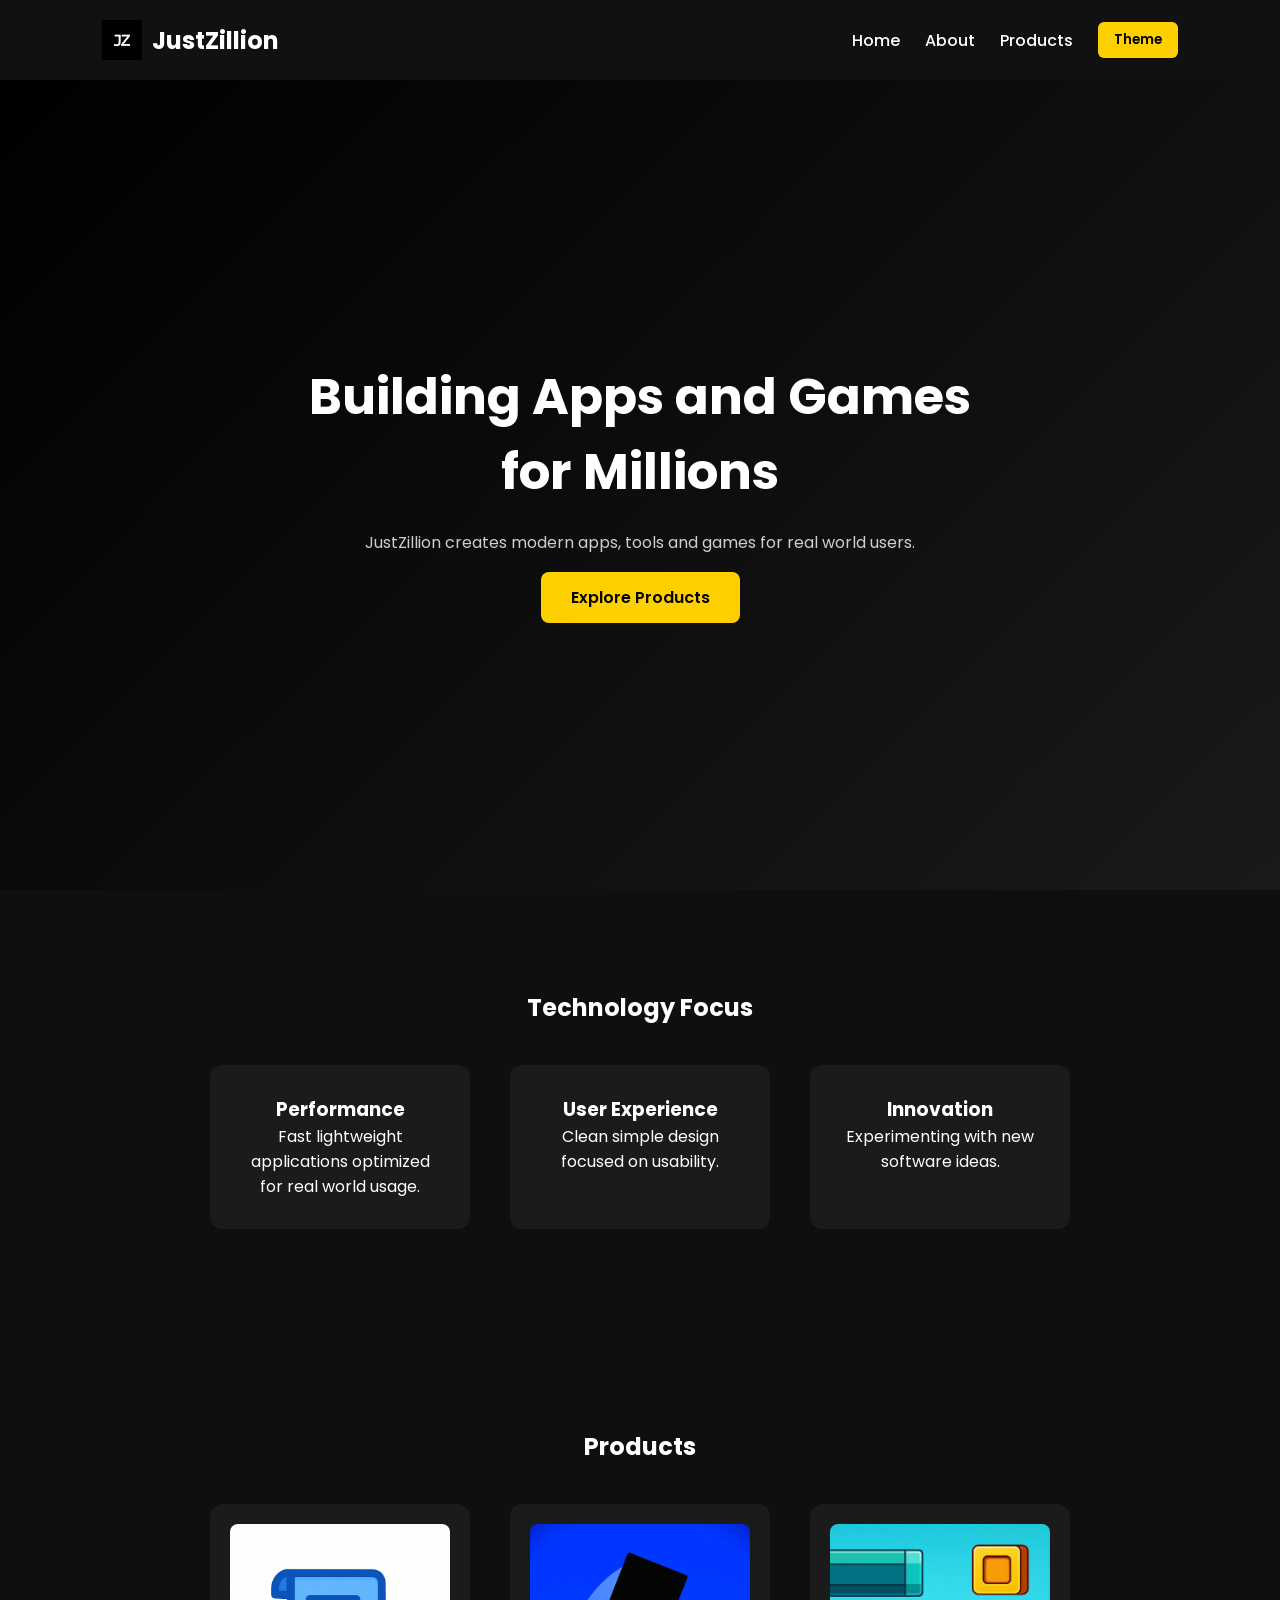
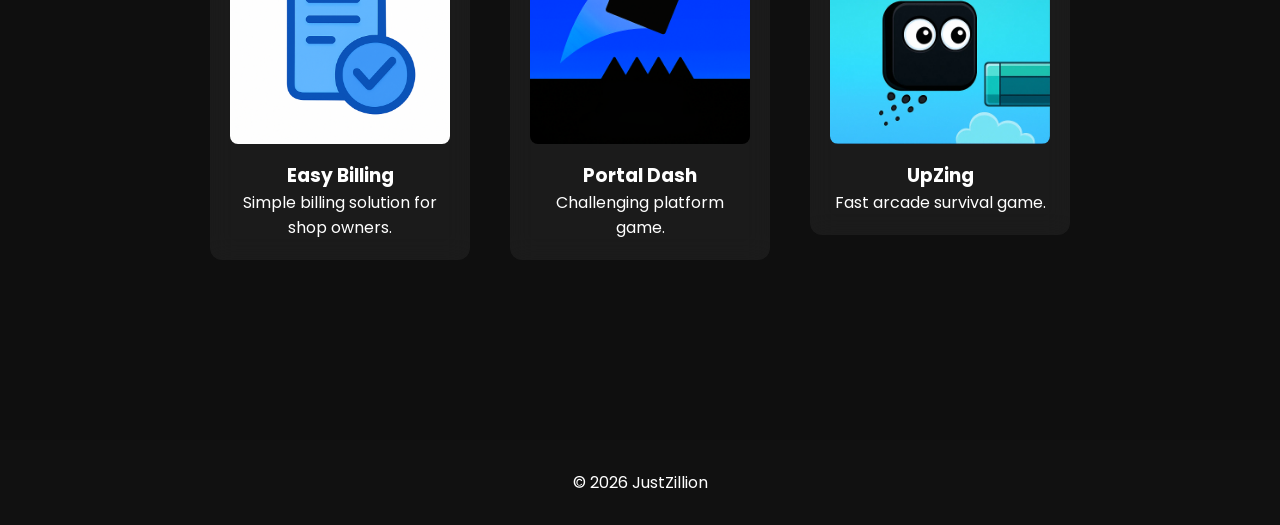
==== index.html @ bd7bc1e2 "Add website files" ====
<!DOCTYPE html>
<html lang="en">

<head>

<meta charset="UTF-8">
<meta name="viewport" content="width=device-width, initial-scale=1.0">

<title>JustZillion | Apps & Software by Jegadeshwaran</title>

<meta name="description" content="JustZillion is a technology studio founded by Jegadeshwaran (JD) building mobile apps, software tools and games including Easy Billing, Portal Dash and UpZing.">

<meta name="keywords" content="JustZillion, Jegadeshwaran, JD developer, Easy Billing app, Portal Dash game, UpZing game">

<meta name="author" content="Jegadeshwaran">

<meta property="og:title" content="JustZillion | Apps & Software by Jegadeshwaran">
<meta property="og:image" content="https://yourdomain.com/images/jd.jpg">

<link rel="stylesheet" href="style.css">

<link href="https://fonts.googleapis.com/css2?family=Poppins:wght@300;400;600;700&display=swap" rel="stylesheet">

<script type="application/ld+json">
{
 "@context":"https://schema.org",
 "@type":"Person",
 "name":"Jegadeshwaran",
 "alternateName":"JD",
 "image":"https://yourdomain.com/images/jd.jpg",
 "jobTitle":"Founder",
 "description":"Founder of JustZillion building apps and games.",
 "url":"https://yourdomain.com",
 "worksFor":{
  "@type":"Organization",
  "name":"JustZillion"
 }
}
</script>

</head>

<body>

<header>

<div class="logo">
<img src="images/logo.png">
<h2>JustZillion</h2>
</div>

<nav>
<a href="index.html">Home</a>
<a href="about.html">About</a>
<a href="#apps">Products</a>
<button id="themeToggle">Theme</button>
</nav>

</header>

<section class="hero">

<div class="hero-content">

<h1>
Building Apps and Games for Millions
</h1>

<p>
JustZillion creates modern apps, tools and games for real world users.
</p>

<a class="hero-btn" href="#apps">Explore Products</a>

</div>

</section>

<section class="features">

<h2>Technology Focus</h2>

<div class="feature-grid">

<div class="feature">
<h3>Performance</h3>
<p>Fast lightweight applications optimized for real world usage.</p>
</div>

<div class="feature">
<h3>User Experience</h3>
<p>Clean simple design focused on usability.</p>
</div>

<div class="feature">
<h3>Innovation</h3>
<p>Experimenting with new software ideas.</p>
</div>

</div>

</section>

<section id="apps" class="apps">

<h2>Products</h2>

<div class="apps-grid">

<a href="https://play.google.com/store/apps/details?id=com.justzillion.easy_billing_app&pcampaignid=web_share" target="_blank">

<div class="app-card">
<img src="images/easybilling.png">
<h3>Easy Billing</h3>
<p>Simple billing solution for shop owners.</p>
</div>

</a>

<a href="https://play.google.com/store/apps/details?id=com.justzillion.portaldash&pcampaignid=web_share" target="_blank">

<div class="app-card">
<img src="images/portaldash.png">
<h3>Portal Dash</h3>
<p>Challenging platform game.</p>
</div>

</a>

<a href="https://play.google.com/store/apps/details?id=com.justzillion.upzing&pcampaignid=web_share" target="_blank">

<div class="app-card">
<img src="images/upzing.png">
<h3>UpZing</h3>
<p>Fast arcade survival game.</p>
</div>

</a>

</div>

</section>

<footer>
<p>© 2026 JustZillion</p>
</footer>

<script src="script.js"></script>

</body>
</html>
---- style.css ----
*{
margin:0;
padding:0;
box-sizing:border-box;
font-family:Poppins;
}

body{
background:#0f0f0f;
color:white;
transition:0.4s;
overflow-x:hidden;
}

/* HEADER */

header{
display:flex;
justify-content:space-between;
align-items:center;
padding:20px 8%;
background:#111;
position:sticky;
top:0;
z-index:100;
transition:0.3s;
}

.logo{
display:flex;
align-items:center;
gap:10px;
cursor:pointer;
}

.logo img{
width:40px;
transition:0.3s;
}

.logo img:hover{
transform:rotate(10deg) scale(1.1);
}

nav{
display:flex;
align-items:center;
gap:25px;
}

nav a{
color:white;
text-decoration:none;
font-weight:500;
position:relative;
}

nav a::after{
content:"";
position:absolute;
height:2px;
width:0;
left:0;
bottom:-4px;
background:#ffd000;
transition:0.3s;
}

nav a:hover::after{
width:100%;
}

#themeToggle{
background:#ffd000;
border:none;
padding:8px 16px;
border-radius:6px;
cursor:pointer;
font-weight:600;
transition:0.3s;
}

#themeToggle:hover{
transform:scale(1.05);
}

/* HERO */

.hero{
height:90vh;
display:flex;
align-items:center;
justify-content:center;
text-align:center;
padding:0 20px;

background:linear-gradient(-45deg,#111,#1b1b1b,#222,#000);
background-size:400% 400%;
animation:gradientMove 12s ease infinite;
}

.hero-content{
max-width:700px;
animation:fadeUp 1s ease;
}

.hero h1{
font-size:50px;
margin-bottom:20px;
}

.hero p{
opacity:0.8;
margin-bottom:30px;
}

.hero-btn{
background:#ffd000;
color:black;
padding:14px 30px;
border-radius:8px;
text-decoration:none;
font-weight:600;
transition:0.3s;
}

.hero-btn:hover{
transform:scale(1.07);
box-shadow:0 0 20px rgba(255,208,0,0.6);
}

/* HERO ANIMATION */

@keyframes gradientMove{
0%{background-position:0% 50%;}
50%{background-position:100% 50%;}
100%{background-position:0% 50%;}
}

@keyframes fadeUp{
from{
opacity:0;
transform:translateY(40px);
}
to{
opacity:1;
transform:translateY(0);
}
}

/* FEATURES */

.features{
padding:100px 8%;
text-align:center;
}

.feature-grid{
display:flex;
gap:40px;
justify-content:center;
flex-wrap:wrap;
margin-top:40px;
}

.feature{
background:rgba(255,255,255,0.05);
backdrop-filter:blur(12px);
border-radius:12px;
padding:30px;
width:260px;
transition:0.3s;
}

.feature:hover{
transform:translateY(-10px);
box-shadow:0 10px 30px rgba(0,0,0,0.3);
}

/* APPS */

.apps{
padding:100px 8%;
text-align:center;
}

.apps-grid{
display:flex;
gap:40px;
flex-wrap:wrap;
justify-content:center;
margin-top:40px;
}

.apps-grid a{
text-decoration:none;
color:inherit;
}

.app-card{
background:rgba(255,255,255,0.05);
backdrop-filter:blur(12px);
border-radius:12px;
padding:20px;
width:260px;
transition:0.3s;
cursor:pointer;
}

.app-card:hover{
transform:translateY(-12px) scale(1.05);
box-shadow:0 15px 40px rgba(0,0,0,0.4);
}

.app-card img{
width:100%;
border-radius:8px;
margin-bottom:10px;
}

/* ABOUT */

.about-page{
padding:120px 8%;
}

.about-container{
display:flex;
gap:60px;
justify-content:center;
align-items:center;
flex-wrap:wrap;
}

.about-photo{
width:260px;
border-radius:20px;
transition:0.3s;
}

.about-photo:hover{
transform:scale(1.05);
}

.about-text{
max-width:500px;
font-size:18px;
line-height:1.6;
}

/* PARTICLES */

#particles-js{
position:fixed;
width:100%;
height:100%;
z-index:-1;
}

/* FOOTER */

footer{
padding:30px;
text-align:center;
background:#111;
margin-top:80px;
transition:0.4s;
}

/* LIGHT MODE */

.light-mode{
background:white;
color:black;
}

.light-mode header{
background:white;
}

.light-mode nav a{
color:black;
}

.light-mode footer{
background:#f3f3f3;
color:black;
}

.light-mode .feature,
.light-mode .app-card{
background:rgba(0,0,0,0.05);
}

.light-mode .hero{
background:linear-gradient(-45deg,#ffffff,#f0f0f0,#e5e5e5,#ffffff);
}

/* BIGGER ABOUT PAGE */

.about-page{
padding:140px 8%;
min-height:80vh;
}

.about-container{
display:flex;
gap:80px;
justify-content:center;
align-items:center;
flex-wrap:wrap;
max-width:1100px;
margin:auto;
}

.about-photo{
width:280px;
border-radius:20px;
transition:0.3s;
box-shadow:0 10px 40px rgba(0,0,0,0.4);
}

.about-photo:hover{
transform:scale(1.05);
}

.about-text{
max-width:550px;
font-size:18px;
line-height:1.7;
}

.about-text h1{
font-size:40px;
margin-bottom:10px;
}

.about-text h3{
margin-bottom:20px;
font-weight:500;
opacity:0.8;
}


/* VISION SECTION */

/* VISION SECTION */

.about-vision{
padding:160px 8%;
text-align:center;
max-width:900px;
margin:auto;
margin-top:-80px; /* moves section slightly upward */
}

.about-vision h2{
font-size:40px;
margin-bottom:30px;
}

.about-vision p{
font-size:19px;
line-height:1.8;
margin-bottom:20px;
opacity:0.9;
}

/* VALUES SECTION */

.about-values{
padding:120px 8%;
text-align:center;
max-width:2000px;
margin:auto;
}

.about-values h2{
font-size:36px;
margin-bottom:50px;
}

.values-grid{
display:flex;
gap:40px;
justify-content:center;
flex-wrap:wrap;
}

.value-card{
background:rgba(255,255,255,0.05);
backdrop-filter:blur(12px);
border-radius:14px;
padding:30px;
width:260px;
transition:0.3s;
}

.value-card:hover{
transform:translateY(-10px);
box-shadow:0 15px 40px rgba(0,0,0,0.35);
}

.value-card h3{
margin-bottom:10px;
}

.value-card p{
opacity:0.9;
line-height:1.6;
font-size:16px;
}

/* LIGHT MODE SUPPORT */

.light-mode .value-card{
background:rgba(0,0,0,0.05);
}

/* ========================= */
/* MOBILE RESPONSIVE DESIGN  */
/* ========================= */

@media (max-width: 900px){

header{
padding:15px 5%;
flex-wrap:wrap;
gap:10px;
}

nav{
gap:15px;
flex-wrap:wrap;
}

/* HERO */

.hero{
height:auto;
padding:120px 20px;
}

.hero h1{
font-size:34px;
line-height:1.3;
}

.hero p{
font-size:16px;
}

.hero-btn{
padding:12px 22px;
font-size:15px;
}

/* FEATURES */

.feature-grid{
flex-direction:column;
align-items:center;
}

.feature{
width:90%;
max-width:320px;
}

/* APPS */

.apps-grid{
flex-direction:column;
align-items:center;
}

.app-card{
width:90%;
max-width:320px;
}

/* ABOUT */

.about-container{
flex-direction:column;
text-align:center;
gap:40px;
}

.about-photo{
width:220px;
}

.about-text{
font-size:16px;
}

/* VISION */

.about-vision{
padding:120px 5%;
margin-top:-40px;
}

.about-vision h2{
font-size:30px;
}

.about-vision p{
font-size:16px;
}

/* VALUES */

.values-grid{
flex-direction:column;
align-items:center;
}

.value-card{
width:90%;
max-width:320px;
}

}


/* SMALL MOBILE */

@media (max-width: 480px){

.hero h1{
font-size:28px;
}

.hero p{
font-size:15px;
}

.about-text h1{
font-size:30px;
}

.about-vision h2{
font-size:26px;
}

}
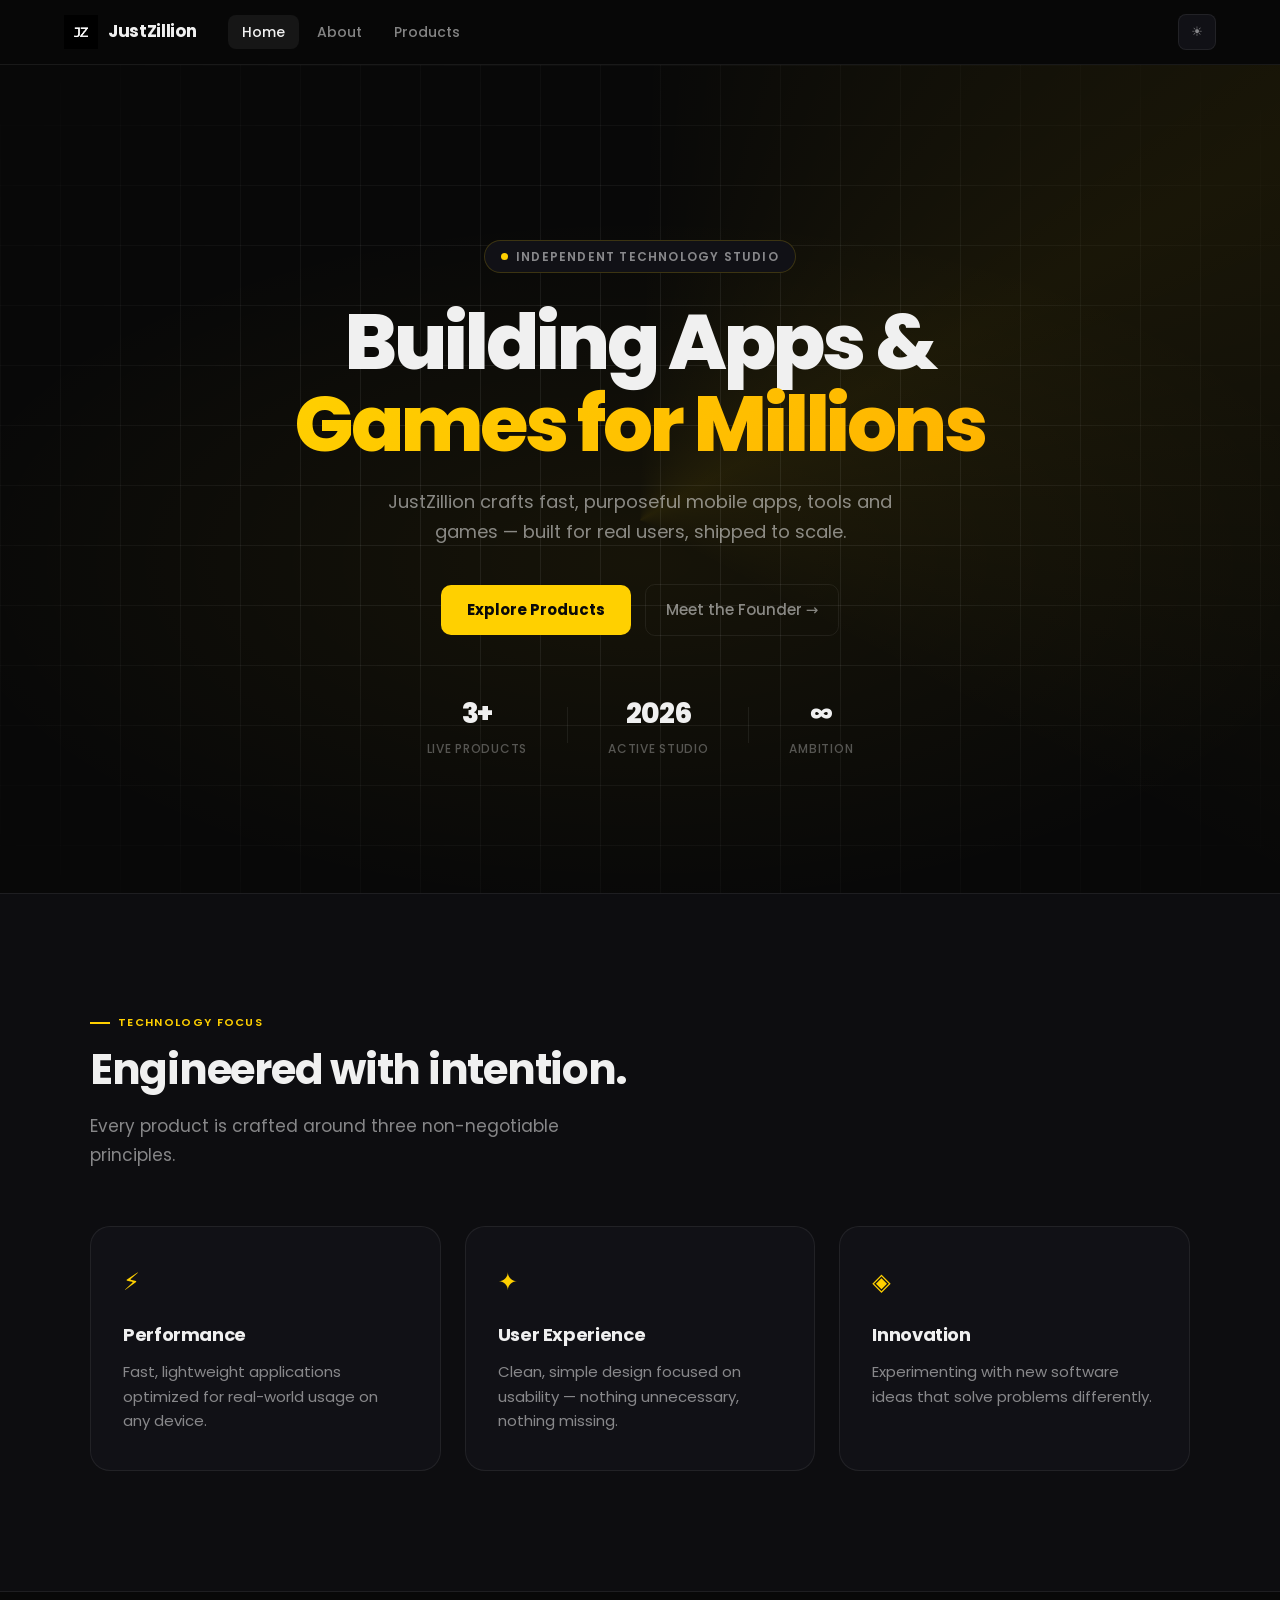
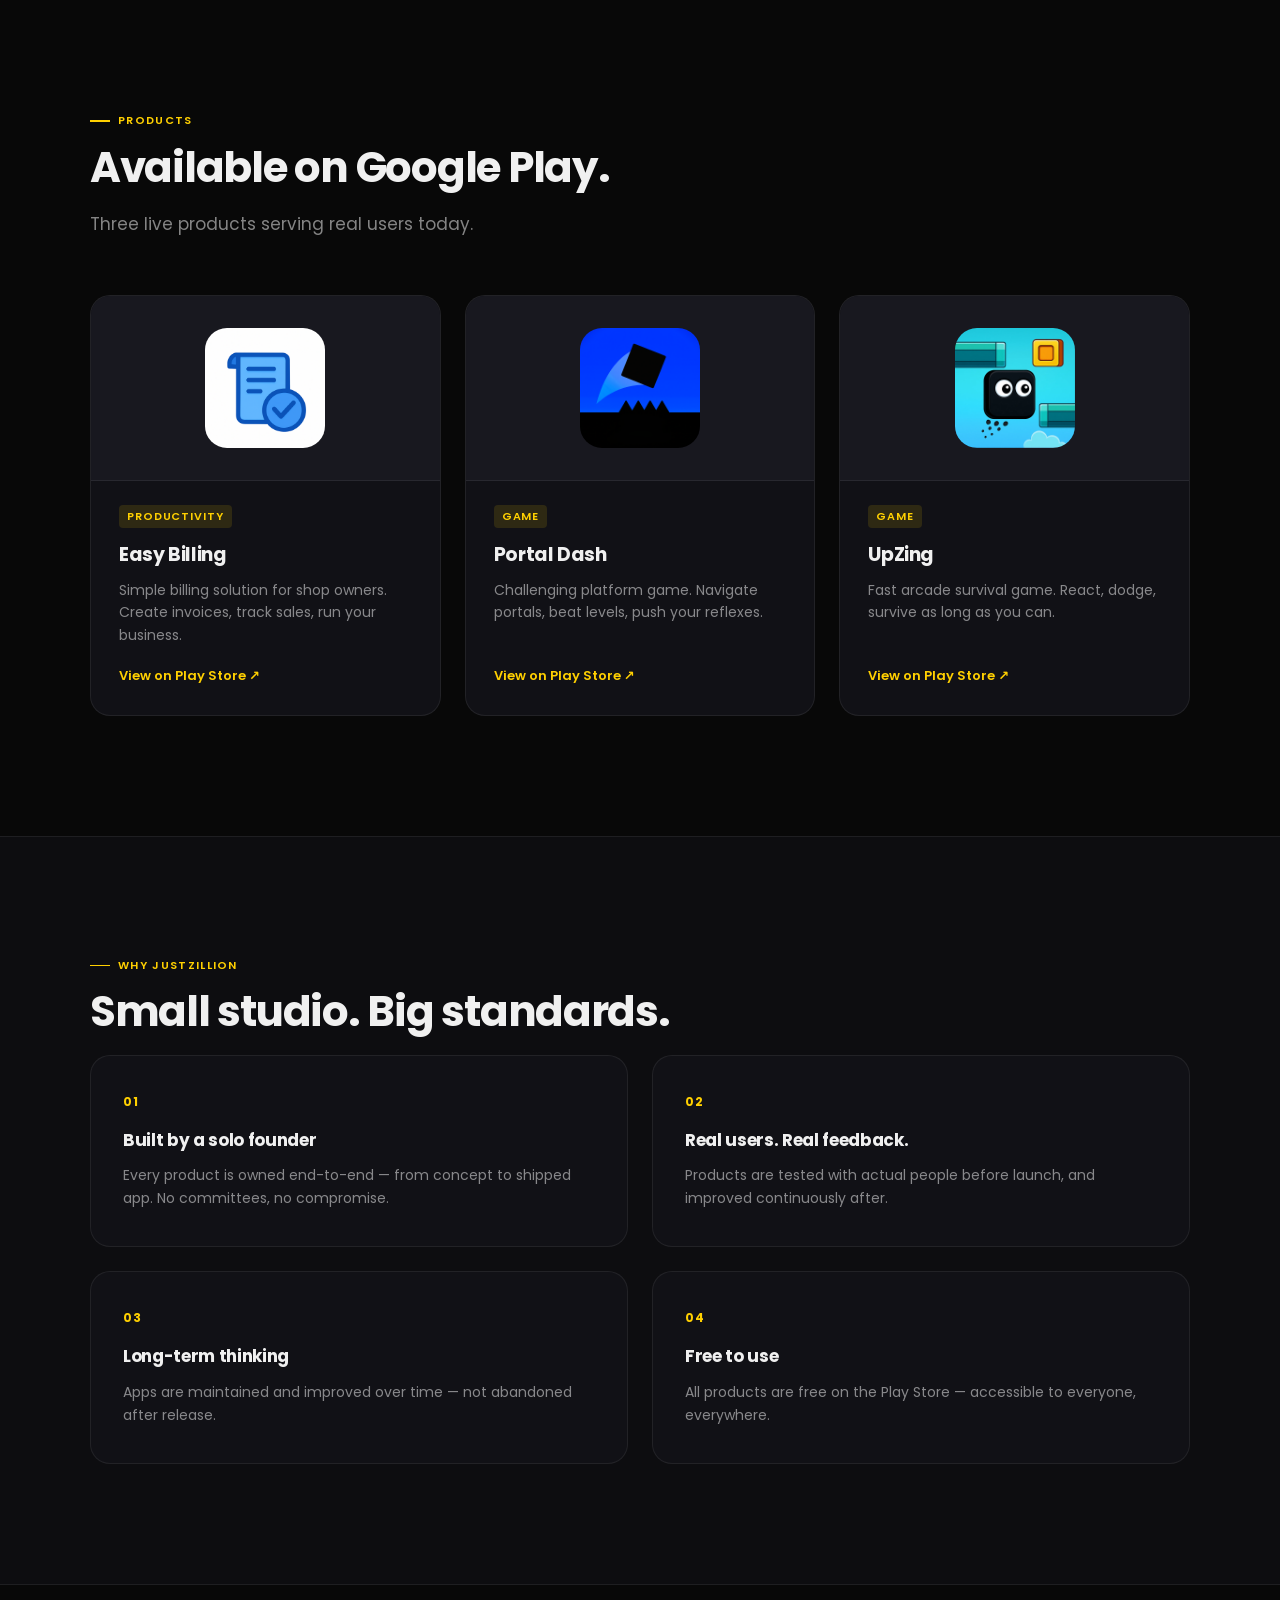
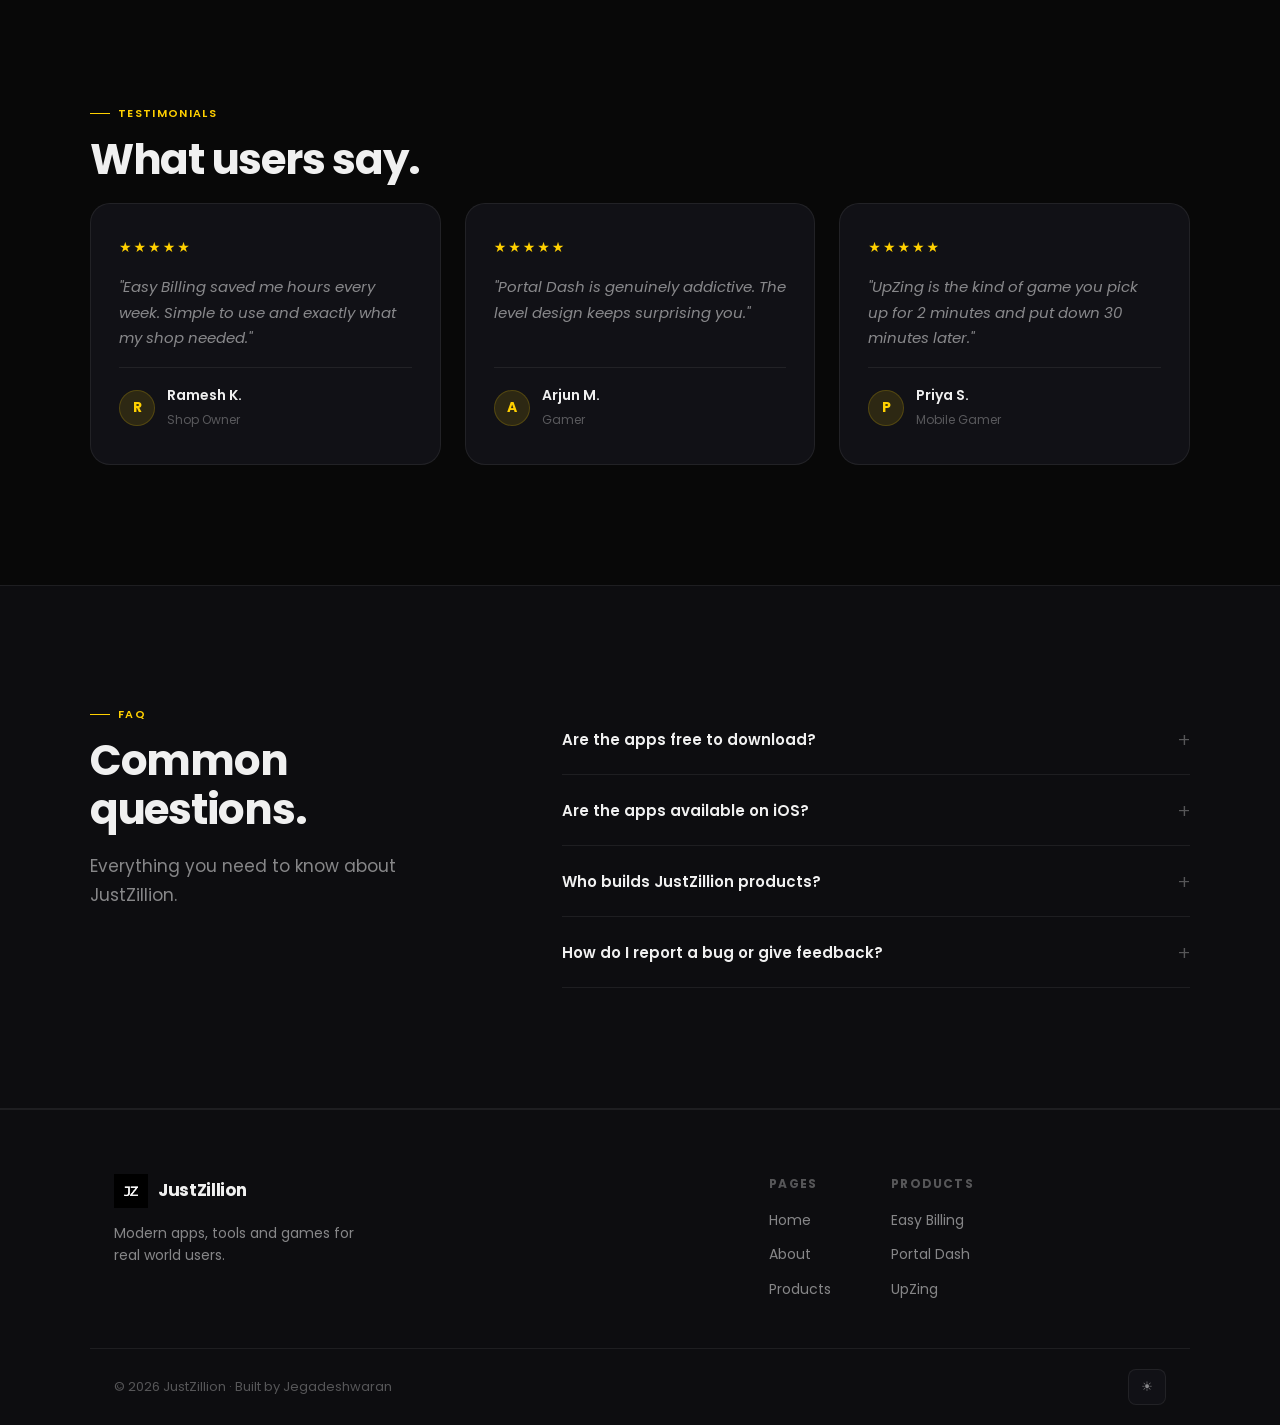
==== commit 49317edd: "Add files via upload" ====
--- a/index.html
+++ b/index.html
@@ -1,151 +1,333 @@
 <!DOCTYPE html>
 <html lang="en">
-
 <head>
-
 <meta charset="UTF-8">
 <meta name="viewport" content="width=device-width, initial-scale=1.0">
-
 <title>JustZillion | Apps & Software by Jegadeshwaran</title>
-
 <meta name="description" content="JustZillion is a technology studio founded by Jegadeshwaran (JD) building mobile apps, software tools and games including Easy Billing, Portal Dash and UpZing.">
-
 <meta name="keywords" content="JustZillion, Jegadeshwaran, JD developer, Easy Billing app, Portal Dash game, UpZing game">
-
 <meta name="author" content="Jegadeshwaran">
-
 <meta property="og:title" content="JustZillion | Apps & Software by Jegadeshwaran">
-<meta property="og:image" content="https://yourdomain.com/images/jd.jpg">
-
+<meta property="og:description" content="Modern apps, tools and games for real world users.">
+<meta property="og:image" content="https://justzillion.github.io/JustZillion/images/jd.jpg">
+<meta property="og:type" content="website">
+<link rel="preconnect" href="https://fonts.googleapis.com">
+<link rel="preconnect" href="https://fonts.gstatic.com" crossorigin>
+<link href="https://fonts.googleapis.com/css2?family=Poppins:wght@300;400;500;600;700;800&display=swap" rel="stylesheet">
 <link rel="stylesheet" href="style.css">
-
-<link href="https://fonts.googleapis.com/css2?family=Poppins:wght@300;400;600;700&display=swap" rel="stylesheet">
-
 <script type="application/ld+json">
 {
  "@context":"https://schema.org",
  "@type":"Person",
  "name":"Jegadeshwaran",
  "alternateName":"JD",
- "image":"https://yourdomain.com/images/jd.jpg",
  "jobTitle":"Founder",
  "description":"Founder of JustZillion building apps and games.",
- "url":"https://yourdomain.com",
- "worksFor":{
-  "@type":"Organization",
-  "name":"JustZillion"
- }
+ "url":"https://justzillion.github.io/JustZillion/",
+ "worksFor":{"@type":"Organization","name":"JustZillion"}
 }
 </script>
-
 </head>
-
 <body>
 
-<header>
-
-<div class="logo">
-<img src="images/logo.png">
-<h2>JustZillion</h2>
-</div>
-
-<nav>
-<a href="index.html">Home</a>
-<a href="about.html">About</a>
-<a href="#apps">Products</a>
-<button id="themeToggle">Theme</button>
-</nav>
-
+<!-- HEADER -->
+<header id="site-header">
+  <div class="header-inner">
+    <a href="index.html" class="logo" aria-label="JustZillion Home">
+      <img src="images/logo.png" alt="JustZillion logo" width="36" height="36">
+      <span class="logo-text">JustZillion</span>
+    </a>
+    <nav aria-label="Main navigation">
+      <a href="index.html" class="nav-link active">Home</a>
+      <a href="about.html" class="nav-link">About</a>
+      <a href="#apps" class="nav-link">Products</a>
+    </nav>
+    <div class="header-actions">
+      <button id="themeToggle" class="theme-btn" aria-label="Toggle light/dark theme">
+        <span class="theme-icon theme-icon--dark">☀</span>
+        <span class="theme-icon theme-icon--light">☽</span>
+      </button>
+      <button class="mobile-menu-btn" id="mobileMenuBtn" aria-label="Open menu" aria-expanded="false">
+        <span></span><span></span><span></span>
+      </button>
+    </div>
+  </div>
+  <div class="mobile-menu" id="mobileMenu" aria-hidden="true">
+    <a href="index.html" class="mobile-nav-link">Home</a>
+    <a href="about.html" class="mobile-nav-link">About</a>
+    <a href="#apps" class="mobile-nav-link">Products</a>
+  </div>
 </header>
 
-<section class="hero">
-
-<div class="hero-content">
-
-<h1>
-Building Apps and Games for Millions
-</h1>
-
-<p>
-JustZillion creates modern apps, tools and games for real world users.
-</p>
-
-<a class="hero-btn" href="#apps">Explore Products</a>
-
-</div>
-
-</section>
-
-<section class="features">
-
-<h2>Technology Focus</h2>
-
-<div class="feature-grid">
-
-<div class="feature">
-<h3>Performance</h3>
-<p>Fast lightweight applications optimized for real world usage.</p>
-</div>
-
-<div class="feature">
-<h3>User Experience</h3>
-<p>Clean simple design focused on usability.</p>
-</div>
-
-<div class="feature">
-<h3>Innovation</h3>
-<p>Experimenting with new software ideas.</p>
-</div>
-
-</div>
-
-</section>
-
-<section id="apps" class="apps">
-
-<h2>Products</h2>
-
-<div class="apps-grid">
-
-<a href="https://play.google.com/store/apps/details?id=com.justzillion.easy_billing_app&pcampaignid=web_share" target="_blank">
-
-<div class="app-card">
-<img src="images/easybilling.png">
-<h3>Easy Billing</h3>
-<p>Simple billing solution for shop owners.</p>
-</div>
-
-</a>
-
-<a href="https://play.google.com/store/apps/details?id=com.justzillion.portaldash&pcampaignid=web_share" target="_blank">
-
-<div class="app-card">
-<img src="images/portaldash.png">
-<h3>Portal Dash</h3>
-<p>Challenging platform game.</p>
-</div>
-
-</a>
-
-<a href="https://play.google.com/store/apps/details?id=com.justzillion.upzing&pcampaignid=web_share" target="_blank">
-
-<div class="app-card">
-<img src="images/upzing.png">
-<h3>UpZing</h3>
-<p>Fast arcade survival game.</p>
-</div>
-
-</a>
-
-</div>
-
-</section>
-
-<footer>
-<p>© 2026 JustZillion</p>
+<!-- HERO -->
+<section class="hero" aria-label="Hero">
+  <div class="hero-aurora" aria-hidden="true"></div>
+  <div class="hero-grid" aria-hidden="true"></div>
+  <div class="hero-inner">
+    <div class="hero-eyebrow">
+      <span class="eyebrow-dot"></span>
+      Independent Technology Studio
+    </div>
+    <h1 class="hero-headline">
+      Building Apps &<br>
+      <span class="headline-accent">Games for Millions</span>
+    </h1>
+    <p class="hero-sub">
+      JustZillion crafts fast, purposeful mobile apps, tools and games — built for real users, shipped to scale.
+    </p>
+    <div class="hero-cta">
+      <a href="#apps" class="btn-primary">Explore Products</a>
+      <a href="about.html" class="btn-ghost">Meet the Founder →</a>
+    </div>
+    <div class="hero-stats">
+      <div class="stat">
+        <span class="stat-num">3+</span>
+        <span class="stat-label">Live Products</span>
+      </div>
+      <div class="stat-divider" aria-hidden="true"></div>
+      <div class="stat">
+        <span class="stat-num">2026</span>
+        <span class="stat-label">Active Studio</span>
+      </div>
+      <div class="stat-divider" aria-hidden="true"></div>
+      <div class="stat">
+        <span class="stat-num">∞</span>
+        <span class="stat-label">Ambition</span>
+      </div>
+    </div>
+  </div>
+</section>
+
+<!-- FEATURES -->
+<section class="section features" id="features">
+  <div class="section-inner">
+    <p class="section-eyebrow">Technology Focus</p>
+    <h2 class="section-title">Engineered with intention.</h2>
+    <p class="section-sub">Every product is crafted around three non-negotiable principles.</p>
+    <div class="features-grid">
+      <div class="feature-card reveal">
+        <div class="feature-icon" aria-hidden="true">⚡</div>
+        <h3>Performance</h3>
+        <p>Fast, lightweight applications optimized for real-world usage on any device.</p>
+      </div>
+      <div class="feature-card reveal reveal-delay-1">
+        <div class="feature-icon" aria-hidden="true">✦</div>
+        <h3>User Experience</h3>
+        <p>Clean, simple design focused on usability — nothing unnecessary, nothing missing.</p>
+      </div>
+      <div class="feature-card reveal reveal-delay-2">
+        <div class="feature-icon" aria-hidden="true">◈</div>
+        <h3>Innovation</h3>
+        <p>Experimenting with new software ideas that solve problems differently.</p>
+      </div>
+    </div>
+  </div>
+</section>
+
+<!-- PRODUCTS -->
+<section class="section apps" id="apps">
+  <div class="section-inner">
+    <p class="section-eyebrow">Products</p>
+    <h2 class="section-title">Available on Google Play.</h2>
+    <p class="section-sub">Three live products serving real users today.</p>
+    <div class="apps-grid">
+
+      <a href="https://play.google.com/store/apps/details?id=com.justzillion.easy_billing_app&pcampaignid=web_share" target="_blank" rel="noopener" class="app-card reveal" aria-label="Easy Billing on Google Play">
+        <div class="app-card-img-wrap">
+          <img src="images/easybilling.png" alt="Easy Billing app" loading="lazy" width="240" height="240">
+        </div>
+        <div class="app-card-body">
+          <span class="app-tag">Productivity</span>
+          <h3>Easy Billing</h3>
+          <p>Simple billing solution for shop owners. Create invoices, track sales, run your business.</p>
+          <span class="app-cta">View on Play Store ↗</span>
+        </div>
+      </a>
+
+      <a href="https://play.google.com/store/apps/details?id=com.justzillion.portaldash&pcampaignid=web_share" target="_blank" rel="noopener" class="app-card reveal reveal-delay-1" aria-label="Portal Dash on Google Play">
+        <div class="app-card-img-wrap">
+          <img src="images/portaldash.png" alt="Portal Dash game" loading="lazy" width="240" height="240">
+        </div>
+        <div class="app-card-body">
+          <span class="app-tag">Game</span>
+          <h3>Portal Dash</h3>
+          <p>Challenging platform game. Navigate portals, beat levels, push your reflexes.</p>
+          <span class="app-cta">View on Play Store ↗</span>
+        </div>
+      </a>
+
+      <a href="https://play.google.com/store/apps/details?id=com.justzillion.upzing&pcampaignid=web_share" target="_blank" rel="noopener" class="app-card reveal reveal-delay-2" aria-label="UpZing on Google Play">
+        <div class="app-card-img-wrap">
+          <img src="images/upzing.png" alt="UpZing game" loading="lazy" width="240" height="240">
+        </div>
+        <div class="app-card-body">
+          <span class="app-tag">Game</span>
+          <h3>UpZing</h3>
+          <p>Fast arcade survival game. React, dodge, survive as long as you can.</p>
+          <span class="app-cta">View on Play Store ↗</span>
+        </div>
+      </a>
+
+    </div>
+  </div>
+</section>
+
+<!-- WHY CHOOSE US -->
+<section class="section why">
+  <div class="section-inner">
+    <p class="section-eyebrow">Why JustZillion</p>
+    <h2 class="section-title">Small studio. Big standards.</h2>
+    <div class="why-grid">
+      <div class="why-card reveal">
+        <div class="why-num" aria-hidden="true">01</div>
+        <h3>Built by a solo founder</h3>
+        <p>Every product is owned end-to-end — from concept to shipped app. No committees, no compromise.</p>
+      </div>
+      <div class="why-card reveal reveal-delay-1">
+        <div class="why-num" aria-hidden="true">02</div>
+        <h3>Real users. Real feedback.</h3>
+        <p>Products are tested with actual people before launch, and improved continuously after.</p>
+      </div>
+      <div class="why-card reveal reveal-delay-2">
+        <div class="why-num" aria-hidden="true">03</div>
+        <h3>Long-term thinking</h3>
+        <p>Apps are maintained and improved over time — not abandoned after release.</p>
+      </div>
+      <div class="why-card reveal reveal-delay-3">
+        <div class="why-num" aria-hidden="true">04</div>
+        <h3>Free to use</h3>
+        <p>All products are free on the Play Store — accessible to everyone, everywhere.</p>
+      </div>
+    </div>
+  </div>
+</section>
+
+<!-- TESTIMONIALS -->
+<section class="section testimonials">
+  <div class="section-inner">
+    <p class="section-eyebrow">Testimonials</p>
+    <h2 class="section-title">What users say.</h2>
+    <div class="testimonials-grid">
+      <div class="testimonial-card reveal">
+        <div class="testimonial-stars" aria-label="5 stars">★★★★★</div>
+        <p>"Easy Billing saved me hours every week. Simple to use and exactly what my shop needed."</p>
+        <div class="testimonial-author">
+          <div class="author-avatar" aria-hidden="true">R</div>
+          <div>
+            <strong>Ramesh K.</strong>
+            <span>Shop Owner</span>
+          </div>
+        </div>
+      </div>
+      <div class="testimonial-card reveal reveal-delay-1">
+        <div class="testimonial-stars" aria-label="5 stars">★★★★★</div>
+        <p>"Portal Dash is genuinely addictive. The level design keeps surprising you."</p>
+        <div class="testimonial-author">
+          <div class="author-avatar" aria-hidden="true">A</div>
+          <div>
+            <strong>Arjun M.</strong>
+            <span>Gamer</span>
+          </div>
+        </div>
+      </div>
+      <div class="testimonial-card reveal reveal-delay-2">
+        <div class="testimonial-stars" aria-label="5 stars">★★★★★</div>
+        <p>"UpZing is the kind of game you pick up for 2 minutes and put down 30 minutes later."</p>
+        <div class="testimonial-author">
+          <div class="author-avatar" aria-hidden="true">P</div>
+          <div>
+            <strong>Priya S.</strong>
+            <span>Mobile Gamer</span>
+          </div>
+        </div>
+      </div>
+    </div>
+  </div>
+</section>
+
+<!-- FAQ -->
+<section class="section faq">
+  <div class="section-inner faq-inner">
+    <div class="faq-left">
+      <p class="section-eyebrow">FAQ</p>
+      <h2 class="section-title">Common questions.</h2>
+      <p class="section-sub">Everything you need to know about JustZillion.</p>
+    </div>
+    <div class="faq-right">
+      <div class="faq-item reveal">
+        <button class="faq-q" aria-expanded="false">
+          Are the apps free to download?
+          <span class="faq-chevron" aria-hidden="true">+</span>
+        </button>
+        <div class="faq-a" role="region">
+          <p>Yes — all JustZillion apps are free to download on the Google Play Store.</p>
+        </div>
+      </div>
+      <div class="faq-item reveal reveal-delay-1">
+        <button class="faq-q" aria-expanded="false">
+          Are the apps available on iOS?
+          <span class="faq-chevron" aria-hidden="true">+</span>
+        </button>
+        <div class="faq-a" role="region">
+          <p>Currently the apps are available on Android via Google Play. iOS support may be added in the future.</p>
+        </div>
+      </div>
+      <div class="faq-item reveal reveal-delay-2">
+        <button class="faq-q" aria-expanded="false">
+          Who builds JustZillion products?
+          <span class="faq-chevron" aria-hidden="true">+</span>
+        </button>
+        <div class="faq-a" role="region">
+          <p>All products are built by Jegadeshwaran (JD), the founder and sole engineer behind JustZillion.</p>
+        </div>
+      </div>
+      <div class="faq-item reveal reveal-delay-3">
+        <button class="faq-q" aria-expanded="false">
+          How do I report a bug or give feedback?
+          <span class="faq-chevron" aria-hidden="true">+</span>
+        </button>
+        <div class="faq-a" role="region">
+          <p>You can leave a review on the Play Store listing for the relevant app, or reach out via the contact details on the About page.</p>
+        </div>
+      </div>
+    </div>
+  </div>
+</section>
+
+<!-- FOOTER -->
+<footer class="site-footer">
+  <div class="footer-inner">
+    <div class="footer-brand">
+      <a href="index.html" class="logo" aria-label="JustZillion Home">
+        <img src="images/logo.png" alt="JustZillion logo" width="32" height="32">
+        <span class="logo-text">JustZillion</span>
+      </a>
+      <p>Modern apps, tools and games for real world users.</p>
+    </div>
+    <div class="footer-links">
+      <div class="footer-col">
+        <h4>Pages</h4>
+        <a href="index.html">Home</a>
+        <a href="about.html">About</a>
+        <a href="#apps">Products</a>
+      </div>
+      <div class="footer-col">
+        <h4>Products</h4>
+        <a href="https://play.google.com/store/apps/details?id=com.justzillion.easy_billing_app" target="_blank" rel="noopener">Easy Billing</a>
+        <a href="https://play.google.com/store/apps/details?id=com.justzillion.portaldash" target="_blank" rel="noopener">Portal Dash</a>
+        <a href="https://play.google.com/store/apps/details?id=com.justzillion.upzing" target="_blank" rel="noopener">UpZing</a>
+      </div>
+    </div>
+  </div>
+  <div class="footer-bottom">
+    <p>© 2026 JustZillion · Built by Jegadeshwaran</p>
+    <button id="themeToggleFooter" class="theme-btn" aria-label="Toggle theme">
+      <span class="theme-icon theme-icon--dark">☀</span>
+      <span class="theme-icon theme-icon--light">☽</span>
+    </button>
+  </div>
 </footer>
 
 <script src="script.js"></script>
-
 </body>
-</html>+</html>
--- a/style.css
+++ b/style.css
@@ -1,548 +1,1136 @@
-*{
-margin:0;
-padding:0;
-box-sizing:border-box;
-font-family:Poppins;
-}
-
-body{
-background:#0f0f0f;
-color:white;
-transition:0.4s;
-overflow-x:hidden;
-}
-
-/* HEADER */
-
-header{
-display:flex;
-justify-content:space-between;
-align-items:center;
-padding:20px 8%;
-background:#111;
-position:sticky;
-top:0;
-z-index:100;
-transition:0.3s;
-}
-
-.logo{
-display:flex;
-align-items:center;
-gap:10px;
-cursor:pointer;
-}
-
-.logo img{
-width:40px;
-transition:0.3s;
-}
-
-.logo img:hover{
-transform:rotate(10deg) scale(1.1);
-}
-
-nav{
-display:flex;
-align-items:center;
-gap:25px;
-}
-
-nav a{
-color:white;
-text-decoration:none;
-font-weight:500;
-position:relative;
-}
-
-nav a::after{
-content:"";
-position:absolute;
-height:2px;
-width:0;
-left:0;
-bottom:-4px;
-background:#ffd000;
-transition:0.3s;
-}
-
-nav a:hover::after{
-width:100%;
-}
-
-#themeToggle{
-background:#ffd000;
-border:none;
-padding:8px 16px;
-border-radius:6px;
-cursor:pointer;
-font-weight:600;
-transition:0.3s;
-}
-
-#themeToggle:hover{
-transform:scale(1.05);
-}
-
-/* HERO */
-
-.hero{
-height:90vh;
-display:flex;
-align-items:center;
-justify-content:center;
-text-align:center;
-padding:0 20px;
-
-background:linear-gradient(-45deg,#111,#1b1b1b,#222,#000);
-background-size:400% 400%;
-animation:gradientMove 12s ease infinite;
-}
-
-.hero-content{
-max-width:700px;
-animation:fadeUp 1s ease;
-}
-
-.hero h1{
-font-size:50px;
-margin-bottom:20px;
-}
-
-.hero p{
-opacity:0.8;
-margin-bottom:30px;
-}
-
-.hero-btn{
-background:#ffd000;
-color:black;
-padding:14px 30px;
-border-radius:8px;
-text-decoration:none;
-font-weight:600;
-transition:0.3s;
-}
-
-.hero-btn:hover{
-transform:scale(1.07);
-box-shadow:0 0 20px rgba(255,208,0,0.6);
-}
-
-/* HERO ANIMATION */
-
-@keyframes gradientMove{
-0%{background-position:0% 50%;}
-50%{background-position:100% 50%;}
-100%{background-position:0% 50%;}
-}
-
-@keyframes fadeUp{
-from{
-opacity:0;
-transform:translateY(40px);
-}
-to{
-opacity:1;
-transform:translateY(0);
-}
-}
-
-/* FEATURES */
-
-.features{
-padding:100px 8%;
-text-align:center;
-}
-
-.feature-grid{
-display:flex;
-gap:40px;
-justify-content:center;
-flex-wrap:wrap;
-margin-top:40px;
-}
-
-.feature{
-background:rgba(255,255,255,0.05);
-backdrop-filter:blur(12px);
-border-radius:12px;
-padding:30px;
-width:260px;
-transition:0.3s;
-}
-
-.feature:hover{
-transform:translateY(-10px);
-box-shadow:0 10px 30px rgba(0,0,0,0.3);
-}
-
-/* APPS */
-
-.apps{
-padding:100px 8%;
-text-align:center;
-}
-
-.apps-grid{
-display:flex;
-gap:40px;
-flex-wrap:wrap;
-justify-content:center;
-margin-top:40px;
-}
-
-.apps-grid a{
-text-decoration:none;
-color:inherit;
-}
-
-.app-card{
-background:rgba(255,255,255,0.05);
-backdrop-filter:blur(12px);
-border-radius:12px;
-padding:20px;
-width:260px;
-transition:0.3s;
-cursor:pointer;
-}
-
-.app-card:hover{
-transform:translateY(-12px) scale(1.05);
-box-shadow:0 15px 40px rgba(0,0,0,0.4);
-}
-
-.app-card img{
-width:100%;
-border-radius:8px;
-margin-bottom:10px;
-}
-
-/* ABOUT */
-
-.about-page{
-padding:120px 8%;
-}
-
-.about-container{
-display:flex;
-gap:60px;
-justify-content:center;
-align-items:center;
-flex-wrap:wrap;
-}
-
-.about-photo{
-width:260px;
-border-radius:20px;
-transition:0.3s;
-}
-
-.about-photo:hover{
-transform:scale(1.05);
-}
-
-.about-text{
-max-width:500px;
-font-size:18px;
-line-height:1.6;
-}
-
-/* PARTICLES */
-
-#particles-js{
-position:fixed;
-width:100%;
-height:100%;
-z-index:-1;
-}
-
-/* FOOTER */
-
-footer{
-padding:30px;
-text-align:center;
-background:#111;
-margin-top:80px;
-transition:0.4s;
-}
-
-/* LIGHT MODE */
-
-.light-mode{
-background:white;
-color:black;
-}
-
-.light-mode header{
-background:white;
-}
-
-.light-mode nav a{
-color:black;
-}
-
-.light-mode footer{
-background:#f3f3f3;
-color:black;
-}
-
-.light-mode .feature,
-.light-mode .app-card{
-background:rgba(0,0,0,0.05);
-}
-
-.light-mode .hero{
-background:linear-gradient(-45deg,#ffffff,#f0f0f0,#e5e5e5,#ffffff);
-}
-
-/* BIGGER ABOUT PAGE */
-
-.about-page{
-padding:140px 8%;
-min-height:80vh;
-}
-
-.about-container{
-display:flex;
-gap:80px;
-justify-content:center;
-align-items:center;
-flex-wrap:wrap;
-max-width:1100px;
-margin:auto;
-}
-
-.about-photo{
-width:280px;
-border-radius:20px;
-transition:0.3s;
-box-shadow:0 10px 40px rgba(0,0,0,0.4);
-}
-
-.about-photo:hover{
-transform:scale(1.05);
-}
-
-.about-text{
-max-width:550px;
-font-size:18px;
-line-height:1.7;
-}
-
-.about-text h1{
-font-size:40px;
-margin-bottom:10px;
-}
-
-.about-text h3{
-margin-bottom:20px;
-font-weight:500;
-opacity:0.8;
-}
-
-
-/* VISION SECTION */
-
-/* VISION SECTION */
-
-.about-vision{
-padding:160px 8%;
-text-align:center;
-max-width:900px;
-margin:auto;
-margin-top:-80px; /* moves section slightly upward */
-}
-
-.about-vision h2{
-font-size:40px;
-margin-bottom:30px;
-}
-
-.about-vision p{
-font-size:19px;
-line-height:1.8;
-margin-bottom:20px;
-opacity:0.9;
-}
-
-/* VALUES SECTION */
-
-.about-values{
-padding:120px 8%;
-text-align:center;
-max-width:2000px;
-margin:auto;
-}
-
-.about-values h2{
-font-size:36px;
-margin-bottom:50px;
-}
-
-.values-grid{
-display:flex;
-gap:40px;
-justify-content:center;
-flex-wrap:wrap;
-}
-
-.value-card{
-background:rgba(255,255,255,0.05);
-backdrop-filter:blur(12px);
-border-radius:14px;
-padding:30px;
-width:260px;
-transition:0.3s;
-}
-
-.value-card:hover{
-transform:translateY(-10px);
-box-shadow:0 15px 40px rgba(0,0,0,0.35);
-}
-
-.value-card h3{
-margin-bottom:10px;
-}
-
-.value-card p{
-opacity:0.9;
-line-height:1.6;
-font-size:16px;
-}
-
-/* LIGHT MODE SUPPORT */
-
-.light-mode .value-card{
-background:rgba(0,0,0,0.05);
-}
-
-/* ========================= */
-/* MOBILE RESPONSIVE DESIGN  */
-/* ========================= */
-
-@media (max-width: 900px){
-
-header{
-padding:15px 5%;
-flex-wrap:wrap;
-gap:10px;
-}
-
-nav{
-gap:15px;
-flex-wrap:wrap;
-}
-
-/* HERO */
-
-.hero{
-height:auto;
-padding:120px 20px;
-}
-
-.hero h1{
-font-size:34px;
-line-height:1.3;
-}
-
-.hero p{
-font-size:16px;
-}
-
-.hero-btn{
-padding:12px 22px;
-font-size:15px;
-}
-
-/* FEATURES */
-
-.feature-grid{
-flex-direction:column;
-align-items:center;
-}
-
-.feature{
-width:90%;
-max-width:320px;
-}
-
-/* APPS */
-
-.apps-grid{
-flex-direction:column;
-align-items:center;
-}
-
-.app-card{
-width:90%;
-max-width:320px;
-}
-
-/* ABOUT */
-
-.about-container{
-flex-direction:column;
-text-align:center;
-gap:40px;
-}
-
-.about-photo{
-width:220px;
-}
-
-.about-text{
-font-size:16px;
-}
-
-/* VISION */
-
-.about-vision{
-padding:120px 5%;
-margin-top:-40px;
-}
-
-.about-vision h2{
-font-size:30px;
-}
-
-.about-vision p{
-font-size:16px;
-}
-
-/* VALUES */
-
-.values-grid{
-flex-direction:column;
-align-items:center;
-}
-
-.value-card{
-width:90%;
-max-width:320px;
-}
-
-}
-
-
-/* SMALL MOBILE */
-
-@media (max-width: 480px){
-
-.hero h1{
-font-size:28px;
-}
-
-.hero p{
-font-size:15px;
-}
-
-.about-text h1{
-font-size:30px;
-}
-
-.about-vision h2{
-font-size:26px;
-}
-
-}+/* =============================================
+   JUSTZILLION — Production CSS 2026
+   Design system: dark premium SaaS aesthetic
+   ============================================= */
+
+/* ---------- TOKENS ---------- */
+:root {
+  --bg:          #080808;
+  --bg-2:        #0d0d10;
+  --surface:     #111116;
+  --surface-2:   #18181f;
+  --border:      rgba(255,255,255,0.07);
+  --border-gold: rgba(255,208,0,0.18);
+  --gold:        #ffd000;
+  --gold-dim:    rgba(255,208,0,0.12);
+  --gold-glow:   rgba(255,208,0,0.35);
+  --text:        #f0f0f0;
+  --text-muted:  rgba(255,255,255,0.5);
+  --text-dim:    rgba(255,255,255,0.3);
+  --radius-sm:   8px;
+  --radius:      14px;
+  --radius-lg:   20px;
+  --shadow:      0 4px 32px rgba(0,0,0,0.5);
+  --shadow-gold: 0 0 40px rgba(255,208,0,0.15);
+  --font:        'Poppins', system-ui, sans-serif;
+  --ease:        cubic-bezier(0.22,1,0.36,1);
+}
+
+.light-mode {
+  --bg:          #f8f8fa;
+  --bg-2:        #f0f0f4;
+  --surface:     #ffffff;
+  --surface-2:   #f5f5f8;
+  --border:      rgba(0,0,0,0.08);
+  --border-gold: rgba(200,160,0,0.2);
+  --text:        #0d0d10;
+  --text-muted:  rgba(0,0,0,0.55);
+  --text-dim:    rgba(0,0,0,0.35);
+  --shadow:      0 4px 32px rgba(0,0,0,0.1);
+  --shadow-gold: 0 0 40px rgba(255,208,0,0.1);
+}
+
+/* ---------- RESET ---------- */
+*, *::before, *::after {
+  margin: 0; padding: 0;
+  box-sizing: border-box;
+}
+
+html {
+  scroll-behavior: smooth;
+  -webkit-text-size-adjust: 100%;
+}
+
+body {
+  background: var(--bg);
+  color: var(--text);
+  font-family: var(--font);
+  font-size: 16px;
+  line-height: 1.6;
+  overflow-x: hidden;
+  transition: background 0.35s var(--ease), color 0.35s var(--ease);
+}
+
+img { display: block; max-width: 100%; height: auto; }
+a { color: inherit; }
+button { font-family: var(--font); cursor: pointer; }
+
+/* ---------- HEADER ---------- */
+#site-header {
+  position: sticky;
+  top: 0;
+  z-index: 200;
+  background: rgba(8,8,8,0.82);
+  backdrop-filter: blur(20px);
+  -webkit-backdrop-filter: blur(20px);
+  border-bottom: 1px solid var(--border);
+  transition: background 0.35s var(--ease);
+}
+
+.light-mode #site-header {
+  background: rgba(248,248,250,0.88);
+}
+
+.header-inner {
+  max-width: 1200px;
+  margin: 0 auto;
+  padding: 0 24px;
+  height: 64px;
+  display: flex;
+  align-items: center;
+  gap: 32px;
+}
+
+.logo {
+  display: flex;
+  align-items: center;
+  gap: 10px;
+  text-decoration: none;
+  flex-shrink: 0;
+}
+
+.logo img {
+  width: 34px;
+  height: 34px;
+  transition: transform 0.3s var(--ease);
+}
+
+.logo:hover img {
+  transform: rotate(12deg) scale(1.08);
+}
+
+.logo-text {
+  font-size: 17px;
+  font-weight: 700;
+  letter-spacing: -0.02em;
+  color: var(--text);
+}
+
+nav {
+  display: flex;
+  align-items: center;
+  gap: 4px;
+  flex: 1;
+}
+
+.nav-link {
+  padding: 6px 14px;
+  border-radius: var(--radius-sm);
+  font-size: 14px;
+  font-weight: 500;
+  color: var(--text-muted);
+  text-decoration: none;
+  transition: color 0.2s, background 0.2s;
+}
+
+.nav-link:hover,
+.nav-link.active {
+  color: var(--text);
+  background: rgba(255,255,255,0.06);
+}
+
+.light-mode .nav-link:hover,
+.light-mode .nav-link.active {
+  background: rgba(0,0,0,0.06);
+}
+
+.header-actions {
+  display: flex;
+  align-items: center;
+  gap: 12px;
+  margin-left: auto;
+}
+
+/* Theme toggle */
+.theme-btn {
+  background: var(--surface);
+  border: 1px solid var(--border);
+  border-radius: 8px;
+  padding: 7px 12px;
+  font-size: 13px;
+  color: var(--text-muted);
+  transition: border-color 0.2s, color 0.2s, background 0.2s;
+  display: flex;
+  align-items: center;
+  gap: 4px;
+}
+
+.theme-btn:hover {
+  border-color: var(--gold);
+  color: var(--gold);
+}
+
+.theme-icon { font-style: normal; }
+body:not(.light-mode) .theme-icon--light { display: none; }
+.light-mode .theme-icon--dark { display: none; }
+
+/* Mobile menu button */
+.mobile-menu-btn {
+  display: none;
+  flex-direction: column;
+  gap: 5px;
+  padding: 8px;
+  background: none;
+  border: none;
+}
+
+.mobile-menu-btn span {
+  display: block;
+  width: 22px;
+  height: 2px;
+  background: var(--text);
+  border-radius: 2px;
+  transition: transform 0.3s, opacity 0.3s;
+}
+
+.mobile-menu-btn.open span:nth-child(1) { transform: translateY(7px) rotate(45deg); }
+.mobile-menu-btn.open span:nth-child(2) { opacity: 0; }
+.mobile-menu-btn.open span:nth-child(3) { transform: translateY(-7px) rotate(-45deg); }
+
+/* Mobile menu */
+.mobile-menu {
+  display: none;
+  flex-direction: column;
+  padding: 12px 24px 16px;
+  border-top: 1px solid var(--border);
+  gap: 2px;
+}
+
+.mobile-menu.open {
+  display: flex;
+}
+
+.mobile-nav-link {
+  padding: 10px 12px;
+  font-size: 15px;
+  font-weight: 500;
+  text-decoration: none;
+  color: var(--text-muted);
+  border-radius: var(--radius-sm);
+  transition: color 0.2s, background 0.2s;
+}
+
+.mobile-nav-link:hover {
+  color: var(--text);
+  background: rgba(255,255,255,0.05);
+}
+
+/* ---------- SECTION BASE ---------- */
+.section {
+  padding: 120px 24px;
+}
+
+.section-inner {
+  max-width: 1100px;
+  margin: 0 auto;
+}
+
+.section-eyebrow {
+  font-size: 11px;
+  font-weight: 600;
+  letter-spacing: 0.12em;
+  text-transform: uppercase;
+  color: var(--gold);
+  margin-bottom: 14px;
+  display: flex;
+  align-items: center;
+  gap: 8px;
+}
+
+.section-eyebrow::before {
+  content: '';
+  display: inline-block;
+  width: 20px;
+  height: 1.5px;
+  background: var(--gold);
+  flex-shrink: 0;
+}
+
+.section-title {
+  font-size: clamp(28px, 4vw, 42px);
+  font-weight: 700;
+  letter-spacing: -0.03em;
+  line-height: 1.15;
+  margin-bottom: 18px;
+}
+
+.section-sub {
+  font-size: 17px;
+  color: var(--text-muted);
+  max-width: 520px;
+  line-height: 1.7;
+  margin-bottom: 56px;
+}
+
+/* ---------- BUTTONS ---------- */
+.btn-primary {
+  display: inline-flex;
+  align-items: center;
+  gap: 8px;
+  background: var(--gold);
+  color: #0a0a0a;
+  font-weight: 700;
+  font-size: 15px;
+  padding: 13px 26px;
+  border-radius: 10px;
+  text-decoration: none;
+  transition: transform 0.25s var(--ease), box-shadow 0.25s var(--ease), background 0.2s;
+  border: none;
+}
+
+.btn-primary:hover {
+  transform: translateY(-2px) scale(1.03);
+  box-shadow: 0 8px 32px var(--gold-glow);
+}
+
+.btn-ghost {
+  display: inline-flex;
+  align-items: center;
+  gap: 6px;
+  color: var(--text-muted);
+  font-weight: 500;
+  font-size: 15px;
+  padding: 13px 20px;
+  border-radius: 10px;
+  text-decoration: none;
+  border: 1px solid var(--border);
+  transition: color 0.2s, border-color 0.2s, transform 0.25s var(--ease);
+}
+
+.btn-ghost:hover {
+  color: var(--text);
+  border-color: rgba(255,255,255,0.18);
+  transform: translateY(-1px);
+}
+
+/* ---------- HERO ---------- */
+.hero {
+  position: relative;
+  min-height: 92vh;
+  display: flex;
+  align-items: center;
+  justify-content: center;
+  text-align: center;
+  overflow: hidden;
+  padding: 120px 24px 80px;
+}
+
+/* Aurora — the signature element */
+.hero-aurora {
+  position: absolute;
+  inset: 0;
+  background:
+    conic-gradient(from 0deg at 50% 55%, transparent 0deg, rgba(255,208,0,0.07) 60deg, transparent 120deg),
+    radial-gradient(ellipse 80% 60% at 50% 60%, rgba(255,208,0,0.06) 0%, transparent 70%);
+  animation: aurora-pulse 10s ease-in-out infinite alternate;
+  pointer-events: none;
+}
+
+@keyframes aurora-pulse {
+  0%   { opacity: 0.6; transform: scale(1) rotate(-3deg); }
+  100% { opacity: 1;   transform: scale(1.08) rotate(3deg); }
+}
+
+/* Grid overlay */
+.hero-grid {
+  position: absolute;
+  inset: 0;
+  background-image:
+    linear-gradient(var(--border) 1px, transparent 1px),
+    linear-gradient(90deg, var(--border) 1px, transparent 1px);
+  background-size: 60px 60px;
+  mask-image: radial-gradient(ellipse 70% 70% at 50% 50%, black 30%, transparent 100%);
+  pointer-events: none;
+}
+
+.hero-inner {
+  position: relative;
+  z-index: 1;
+  max-width: 780px;
+  animation: fade-up 0.9s var(--ease) both;
+}
+
+@keyframes fade-up {
+  from { opacity: 0; transform: translateY(32px); }
+  to   { opacity: 1; transform: translateY(0); }
+}
+
+.hero-eyebrow {
+  display: inline-flex;
+  align-items: center;
+  gap: 8px;
+  font-size: 12px;
+  font-weight: 600;
+  letter-spacing: 0.1em;
+  text-transform: uppercase;
+  color: var(--text-muted);
+  background: var(--surface);
+  border: 1px solid var(--border-gold);
+  border-radius: 99px;
+  padding: 6px 16px;
+  margin-bottom: 28px;
+}
+
+.eyebrow-dot {
+  width: 7px;
+  height: 7px;
+  background: var(--gold);
+  border-radius: 50%;
+  animation: blink 2.5s ease-in-out infinite;
+}
+
+@keyframes blink {
+  0%, 100% { opacity: 1; }
+  50%       { opacity: 0.3; }
+}
+
+.hero-headline {
+  font-size: clamp(38px, 7vw, 78px);
+  font-weight: 800;
+  letter-spacing: -0.04em;
+  line-height: 1.05;
+  margin-bottom: 22px;
+}
+
+.headline-accent {
+  background: linear-gradient(135deg, #ffd000 0%, #ffb300 100%);
+  -webkit-background-clip: text;
+  -webkit-text-fill-color: transparent;
+  background-clip: text;
+}
+
+.hero-sub {
+  font-size: 18px;
+  color: var(--text-muted);
+  line-height: 1.7;
+  max-width: 520px;
+  margin: 0 auto 36px;
+}
+
+.hero-cta {
+  display: flex;
+  align-items: center;
+  justify-content: center;
+  gap: 14px;
+  flex-wrap: wrap;
+  margin-bottom: 56px;
+}
+
+.hero-stats {
+  display: flex;
+  align-items: center;
+  justify-content: center;
+  gap: 40px;
+  flex-wrap: wrap;
+}
+
+.stat { text-align: center; }
+
+.stat-num {
+  display: block;
+  font-size: 28px;
+  font-weight: 800;
+  letter-spacing: -0.04em;
+  color: var(--text);
+}
+
+.stat-label {
+  display: block;
+  font-size: 12px;
+  font-weight: 500;
+  color: var(--text-dim);
+  text-transform: uppercase;
+  letter-spacing: 0.06em;
+  margin-top: 2px;
+}
+
+.stat-divider {
+  width: 1px;
+  height: 36px;
+  background: var(--border);
+}
+
+/* ---------- FEATURES ---------- */
+.features {
+  background: var(--bg-2);
+  border-top: 1px solid var(--border);
+  border-bottom: 1px solid var(--border);
+}
+
+.features-grid {
+  display: grid;
+  grid-template-columns: repeat(3, 1fr);
+  gap: 24px;
+}
+
+.feature-card {
+  background: var(--surface);
+  border: 1px solid var(--border);
+  border-radius: var(--radius-lg);
+  padding: 36px 32px;
+  transition: transform 0.3s var(--ease), box-shadow 0.3s var(--ease), border-color 0.3s;
+}
+
+.feature-card:hover {
+  transform: translateY(-8px);
+  box-shadow: var(--shadow);
+  border-color: var(--border-gold);
+}
+
+.feature-icon {
+  font-size: 24px;
+  margin-bottom: 20px;
+  color: var(--gold);
+}
+
+.feature-card h3 {
+  font-size: 18px;
+  font-weight: 700;
+  margin-bottom: 10px;
+  letter-spacing: -0.02em;
+}
+
+.feature-card p {
+  font-size: 15px;
+  color: var(--text-muted);
+  line-height: 1.65;
+}
+
+/* ---------- APPS ---------- */
+.apps-grid {
+  display: grid;
+  grid-template-columns: repeat(3, 1fr);
+  gap: 24px;
+}
+
+.app-card {
+  background: var(--surface);
+  border: 1px solid var(--border);
+  border-radius: var(--radius-lg);
+  overflow: hidden;
+  text-decoration: none;
+  color: inherit;
+  display: flex;
+  flex-direction: column;
+  transition: transform 0.3s var(--ease), box-shadow 0.3s var(--ease), border-color 0.3s;
+}
+
+.app-card:hover {
+  transform: translateY(-10px);
+  box-shadow: 0 20px 60px rgba(0,0,0,0.4), var(--shadow-gold);
+  border-color: var(--border-gold);
+}
+
+.app-card-img-wrap {
+  background: var(--surface-2);
+  display: flex;
+  align-items: center;
+  justify-content: center;
+  padding: 32px;
+  border-bottom: 1px solid var(--border);
+}
+
+.app-card-img-wrap img {
+  width: 120px;
+  height: 120px;
+  object-fit: contain;
+  border-radius: 22px;
+  transition: transform 0.3s var(--ease);
+}
+
+.app-card:hover .app-card-img-wrap img {
+  transform: scale(1.06);
+}
+
+.app-card-body {
+  padding: 24px 28px 28px;
+  display: flex;
+  flex-direction: column;
+  gap: 8px;
+  flex: 1;
+}
+
+.app-tag {
+  font-size: 11px;
+  font-weight: 600;
+  letter-spacing: 0.08em;
+  text-transform: uppercase;
+  color: var(--gold);
+  background: var(--gold-dim);
+  border-radius: 4px;
+  padding: 3px 8px;
+  align-self: flex-start;
+}
+
+.app-card-body h3 {
+  font-size: 19px;
+  font-weight: 700;
+  letter-spacing: -0.02em;
+  margin-top: 4px;
+}
+
+.app-card-body p {
+  font-size: 14px;
+  color: var(--text-muted);
+  line-height: 1.6;
+  flex: 1;
+}
+
+.app-cta {
+  font-size: 13px;
+  font-weight: 600;
+  color: var(--gold);
+  margin-top: 12px;
+  transition: gap 0.2s;
+}
+
+/* ---------- WHY ---------- */
+.why {
+  background: var(--bg-2);
+  border-top: 1px solid var(--border);
+  border-bottom: 1px solid var(--border);
+}
+
+.why-grid {
+  display: grid;
+  grid-template-columns: repeat(2, 1fr);
+  gap: 24px;
+  margin-top: 16px;
+}
+
+.why-card {
+  background: var(--surface);
+  border: 1px solid var(--border);
+  border-radius: var(--radius-lg);
+  padding: 36px 32px;
+  transition: transform 0.3s var(--ease), border-color 0.3s;
+}
+
+.why-card:hover {
+  transform: translateY(-5px);
+  border-color: var(--border-gold);
+}
+
+.why-num {
+  font-size: 12px;
+  font-weight: 700;
+  letter-spacing: 0.1em;
+  color: var(--gold);
+  margin-bottom: 16px;
+  font-variant-numeric: tabular-nums;
+}
+
+.why-card h3 {
+  font-size: 17px;
+  font-weight: 700;
+  letter-spacing: -0.02em;
+  margin-bottom: 10px;
+}
+
+.why-card p {
+  font-size: 14px;
+  color: var(--text-muted);
+  line-height: 1.65;
+}
+
+/* ---------- TESTIMONIALS ---------- */
+.testimonials-grid {
+  display: grid;
+  grid-template-columns: repeat(3, 1fr);
+  gap: 24px;
+}
+
+.testimonial-card {
+  background: var(--surface);
+  border: 1px solid var(--border);
+  border-radius: var(--radius-lg);
+  padding: 32px 28px;
+  display: flex;
+  flex-direction: column;
+  gap: 16px;
+  transition: transform 0.3s var(--ease), border-color 0.3s;
+}
+
+.testimonial-card:hover {
+  transform: translateY(-5px);
+  border-color: var(--border-gold);
+}
+
+.testimonial-stars {
+  color: var(--gold);
+  font-size: 14px;
+  letter-spacing: 2px;
+}
+
+.testimonial-card > p {
+  font-size: 15px;
+  line-height: 1.7;
+  color: var(--text-muted);
+  flex: 1;
+  font-style: italic;
+}
+
+.testimonial-author {
+  display: flex;
+  align-items: center;
+  gap: 12px;
+  margin-top: auto;
+  padding-top: 16px;
+  border-top: 1px solid var(--border);
+}
+
+.author-avatar {
+  width: 36px;
+  height: 36px;
+  background: var(--gold-dim);
+  border: 1px solid var(--border-gold);
+  border-radius: 50%;
+  display: flex;
+  align-items: center;
+  justify-content: center;
+  font-size: 14px;
+  font-weight: 700;
+  color: var(--gold);
+  flex-shrink: 0;
+}
+
+.testimonial-author strong {
+  font-size: 14px;
+  font-weight: 600;
+  display: block;
+}
+
+.testimonial-author span {
+  font-size: 12px;
+  color: var(--text-dim);
+}
+
+/* ---------- FAQ ---------- */
+.faq {
+  background: var(--bg-2);
+  border-top: 1px solid var(--border);
+  border-bottom: 1px solid var(--border);
+}
+
+.faq-inner {
+  display: grid;
+  grid-template-columns: 1fr 1.6fr;
+  gap: 80px;
+  align-items: start;
+}
+
+.faq-left .section-sub {
+  margin-bottom: 0;
+}
+
+.faq-right {
+  display: flex;
+  flex-direction: column;
+  gap: 2px;
+}
+
+.faq-item {
+  border-bottom: 1px solid var(--border);
+}
+
+.faq-q {
+  display: flex;
+  align-items: center;
+  justify-content: space-between;
+  gap: 16px;
+  width: 100%;
+  background: none;
+  border: none;
+  padding: 20px 0;
+  font-size: 15px;
+  font-weight: 600;
+  color: var(--text);
+  text-align: left;
+  transition: color 0.2s;
+  line-height: 1.4;
+}
+
+.faq-q:hover { color: var(--gold); }
+
+.faq-chevron {
+  font-size: 20px;
+  font-weight: 300;
+  color: var(--text-dim);
+  flex-shrink: 0;
+  transition: transform 0.3s var(--ease), color 0.2s;
+}
+
+.faq-q[aria-expanded="true"] .faq-chevron {
+  transform: rotate(45deg);
+  color: var(--gold);
+}
+
+.faq-a {
+  overflow: hidden;
+  max-height: 0;
+  transition: max-height 0.4s var(--ease);
+}
+
+.faq-a p {
+  font-size: 14px;
+  color: var(--text-muted);
+  line-height: 1.7;
+  padding-bottom: 20px;
+}
+
+/* ---------- FOOTER ---------- */
+.site-footer {
+  background: var(--bg-2);
+  border-top: 1px solid var(--border);
+}
+
+.footer-inner {
+  max-width: 1100px;
+  margin: 0 auto;
+  padding: 64px 24px 48px;
+  display: grid;
+  grid-template-columns: 1.5fr 1fr;
+  gap: 60px;
+}
+
+.footer-brand .logo { margin-bottom: 14px; }
+
+.footer-brand p {
+  font-size: 14px;
+  color: var(--text-muted);
+  max-width: 260px;
+  line-height: 1.6;
+}
+
+.footer-links {
+  display: flex;
+  gap: 60px;
+  flex-wrap: wrap;
+}
+
+.footer-col {
+  display: flex;
+  flex-direction: column;
+  gap: 12px;
+}
+
+.footer-col h4 {
+  font-size: 12px;
+  font-weight: 700;
+  letter-spacing: 0.1em;
+  text-transform: uppercase;
+  color: var(--text-dim);
+  margin-bottom: 4px;
+}
+
+.footer-col a {
+  font-size: 14px;
+  color: var(--text-muted);
+  text-decoration: none;
+  transition: color 0.2s;
+}
+
+.footer-col a:hover { color: var(--text); }
+
+.footer-bottom {
+  max-width: 1100px;
+  margin: 0 auto;
+  padding: 20px 24px;
+  border-top: 1px solid var(--border);
+  display: flex;
+  align-items: center;
+  justify-content: space-between;
+  gap: 16px;
+  flex-wrap: wrap;
+}
+
+.footer-bottom p {
+  font-size: 13px;
+  color: var(--text-dim);
+}
+
+/* ---------- ABOUT PAGE ---------- */
+.about-hero {
+  min-height: 80vh;
+  display: flex;
+  align-items: center;
+  justify-content: center;
+  padding: 140px 24px 80px;
+}
+
+.about-hero-inner {
+  max-width: 1000px;
+  margin: 0 auto;
+  display: flex;
+  align-items: center;
+  gap: 80px;
+  flex-wrap: wrap;
+  justify-content: center;
+}
+
+.about-photo-wrap {
+  position: relative;
+  flex-shrink: 0;
+}
+
+.about-photo-ring {
+  position: absolute;
+  inset: -12px;
+  border-radius: 28px;
+  background: conic-gradient(var(--gold) 0deg, transparent 60deg, transparent 300deg, var(--gold) 360deg);
+  opacity: 0.25;
+  animation: ring-spin 12s linear infinite;
+}
+
+@keyframes ring-spin {
+  to { transform: rotate(360deg); }
+}
+
+.about-photo {
+  width: 260px;
+  height: 260px;
+  object-fit: cover;
+  border-radius: 22px;
+  border: 1px solid var(--border);
+  position: relative;
+  z-index: 1;
+  box-shadow: var(--shadow);
+  transition: transform 0.3s var(--ease);
+}
+
+.about-photo:hover { transform: scale(1.03); }
+
+.about-hero-text {
+  max-width: 500px;
+}
+
+.about-hero-text h1 {
+  font-size: clamp(32px, 5vw, 52px);
+  font-weight: 800;
+  letter-spacing: -0.04em;
+  line-height: 1.1;
+  margin: 10px 0 8px;
+}
+
+.about-title-sub {
+  font-size: 16px;
+  color: var(--text-muted);
+  margin-bottom: 20px;
+  font-weight: 500;
+}
+
+.about-bio {
+  font-size: 17px;
+  color: var(--text-muted);
+  line-height: 1.75;
+  margin-bottom: 32px;
+}
+
+/* Vision section */
+.about-vision-section {
+  background: var(--bg-2);
+  border-top: 1px solid var(--border);
+  border-bottom: 1px solid var(--border);
+}
+
+.vision-inner {
+  display: grid;
+  grid-template-columns: 1.2fr 1fr;
+  gap: 80px;
+  align-items: center;
+}
+
+.vision-text p {
+  font-size: 16px;
+  color: var(--text-muted);
+  line-height: 1.8;
+  margin-bottom: 16px;
+}
+
+.vision-text .section-title { margin-bottom: 20px; }
+
+.vision-stat-block {
+  display: flex;
+  flex-direction: column;
+  gap: 32px;
+}
+
+.vision-stat .stat-num {
+  font-size: 36px;
+}
+
+.vision-stat .stat-label {
+  font-size: 13px;
+}
+
+/* Values */
+.values-grid {
+  display: grid;
+  grid-template-columns: repeat(3, 1fr);
+  gap: 24px;
+}
+
+.value-card {
+  background: var(--surface);
+  border: 1px solid var(--border);
+  border-radius: var(--radius-lg);
+  padding: 36px 28px;
+  transition: transform 0.3s var(--ease), border-color 0.3s;
+}
+
+.value-card:hover {
+  transform: translateY(-8px);
+  border-color: var(--border-gold);
+}
+
+.value-icon {
+  font-size: 22px;
+  color: var(--gold);
+  margin-bottom: 18px;
+}
+
+.value-card h3 {
+  font-size: 17px;
+  font-weight: 700;
+  letter-spacing: -0.02em;
+  margin-bottom: 10px;
+}
+
+.value-card p {
+  font-size: 14px;
+  color: var(--text-muted);
+  line-height: 1.65;
+}
+
+/* ---------- PARTICLES ---------- */
+#particles-js {
+  position: fixed;
+  inset: 0;
+  z-index: 0;
+  pointer-events: none;
+}
+
+.about-hero, .about-vision-section, .about-values-section, .site-footer {
+  position: relative;
+  z-index: 1;
+}
+
+/* ---------- REVEAL ANIMATIONS ---------- */
+.reveal {
+  opacity: 0;
+  transform: translateY(28px);
+  transition: opacity 0.65s var(--ease), transform 0.65s var(--ease);
+}
+
+.reveal.visible {
+  opacity: 1;
+  transform: translateY(0);
+}
+
+.reveal-delay-1 { transition-delay: 0.1s; }
+.reveal-delay-2 { transition-delay: 0.2s; }
+.reveal-delay-3 { transition-delay: 0.3s; }
+
+/* Respect reduced motion */
+@media (prefers-reduced-motion: reduce) {
+  *, *::before, *::after {
+    animation-duration: 0.01ms !important;
+    transition-duration: 0.01ms !important;
+  }
+  .reveal { opacity: 1; transform: none; }
+}
+
+/* ---------- RESPONSIVE ---------- */
+@media (max-width: 960px) {
+  .section { padding: 80px 24px; }
+
+  .features-grid,
+  .apps-grid,
+  .testimonials-grid,
+  .values-grid {
+    grid-template-columns: 1fr;
+    max-width: 480px;
+    margin-left: auto;
+    margin-right: auto;
+  }
+
+  .why-grid {
+    grid-template-columns: 1fr;
+    max-width: 480px;
+    margin: 16px auto 0;
+  }
+
+  .faq-inner {
+    grid-template-columns: 1fr;
+    gap: 40px;
+  }
+
+  .faq-left .section-sub { margin-bottom: 0; }
+
+  .footer-inner {
+    grid-template-columns: 1fr;
+    gap: 40px;
+  }
+
+  .vision-inner {
+    grid-template-columns: 1fr;
+    gap: 48px;
+  }
+
+  .vision-stat-block {
+    flex-direction: row;
+    gap: 32px;
+    flex-wrap: wrap;
+  }
+
+  .about-hero-inner {
+    flex-direction: column;
+    text-align: center;
+    gap: 48px;
+  }
+
+  .section-eyebrow { justify-content: center; }
+  .about-hero-text { text-align: center; }
+  .about-hero-text .btn-primary { margin: 0 auto; }
+}
+
+@media (max-width: 680px) {
+  nav { display: none; }
+  .mobile-menu-btn { display: flex; }
+
+  .hero-headline { font-size: clamp(32px, 9vw, 48px); }
+  .hero-sub { font-size: 16px; }
+
+  .hero-cta { flex-direction: column; align-items: center; }
+
+  .hero-stats { gap: 24px; }
+  .stat-divider { display: none; }
+
+  .section-title { font-size: clamp(24px, 6vw, 32px); }
+
+  .footer-links { flex-direction: column; gap: 32px; }
+
+  .features-grid,
+  .apps-grid,
+  .testimonials-grid,
+  .values-grid,
+  .why-grid {
+    max-width: 100%;
+  }
+}
+
+@media (max-width: 420px) {
+  .hero { padding: 100px 16px 60px; }
+  .section { padding: 64px 16px; }
+  .header-inner { padding: 0 16px; }
+}
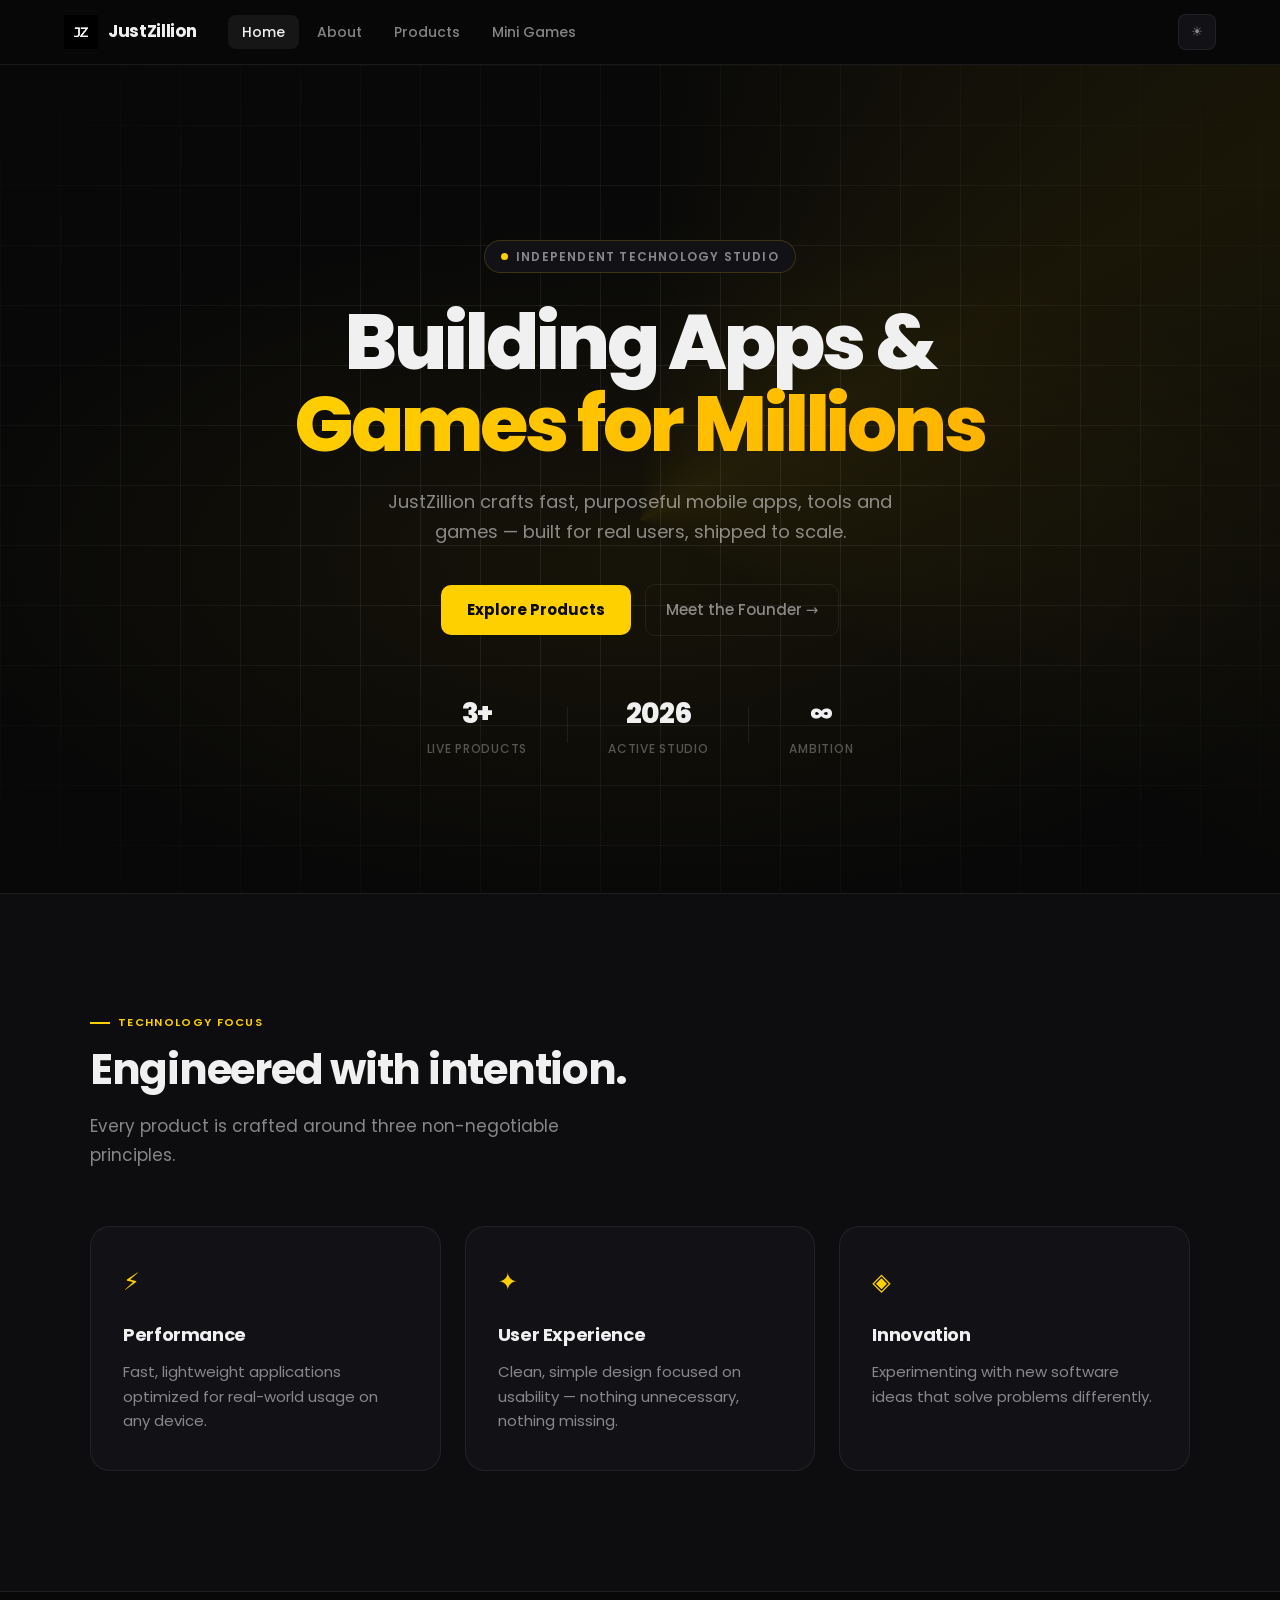
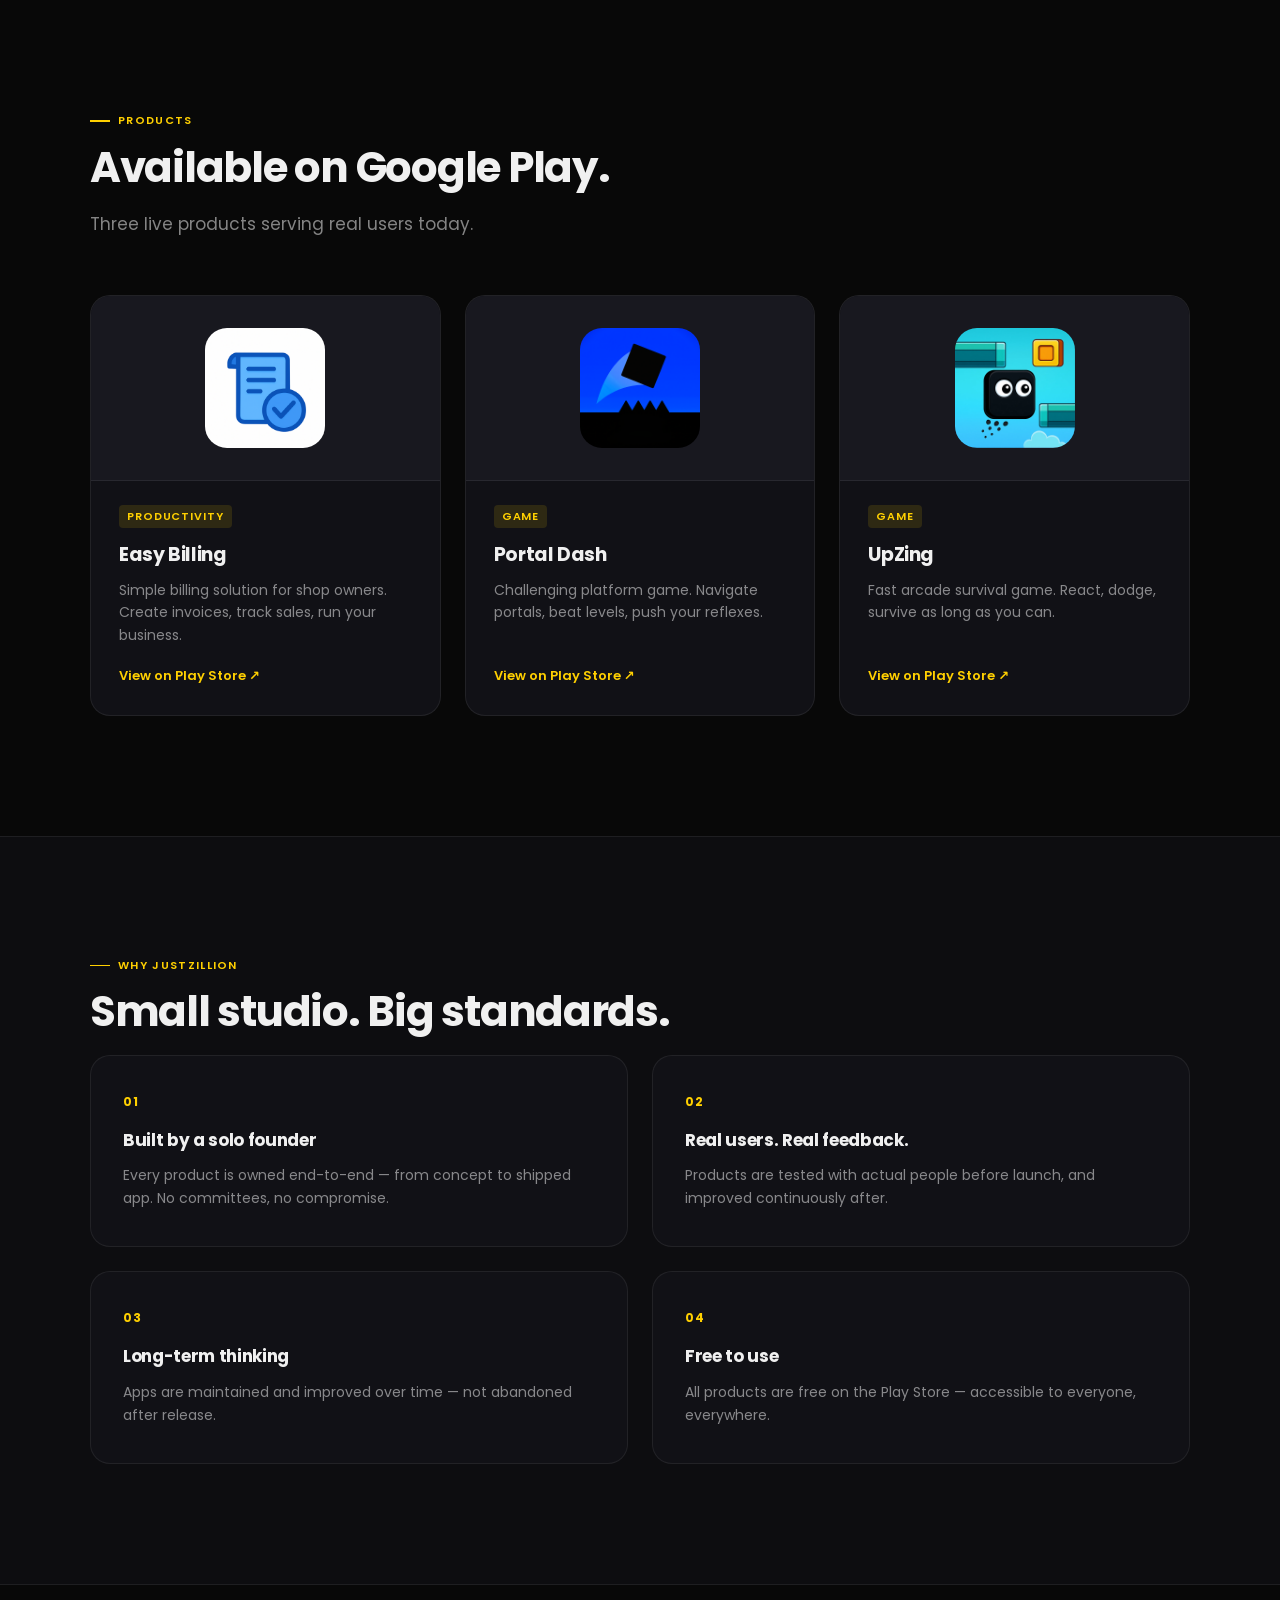
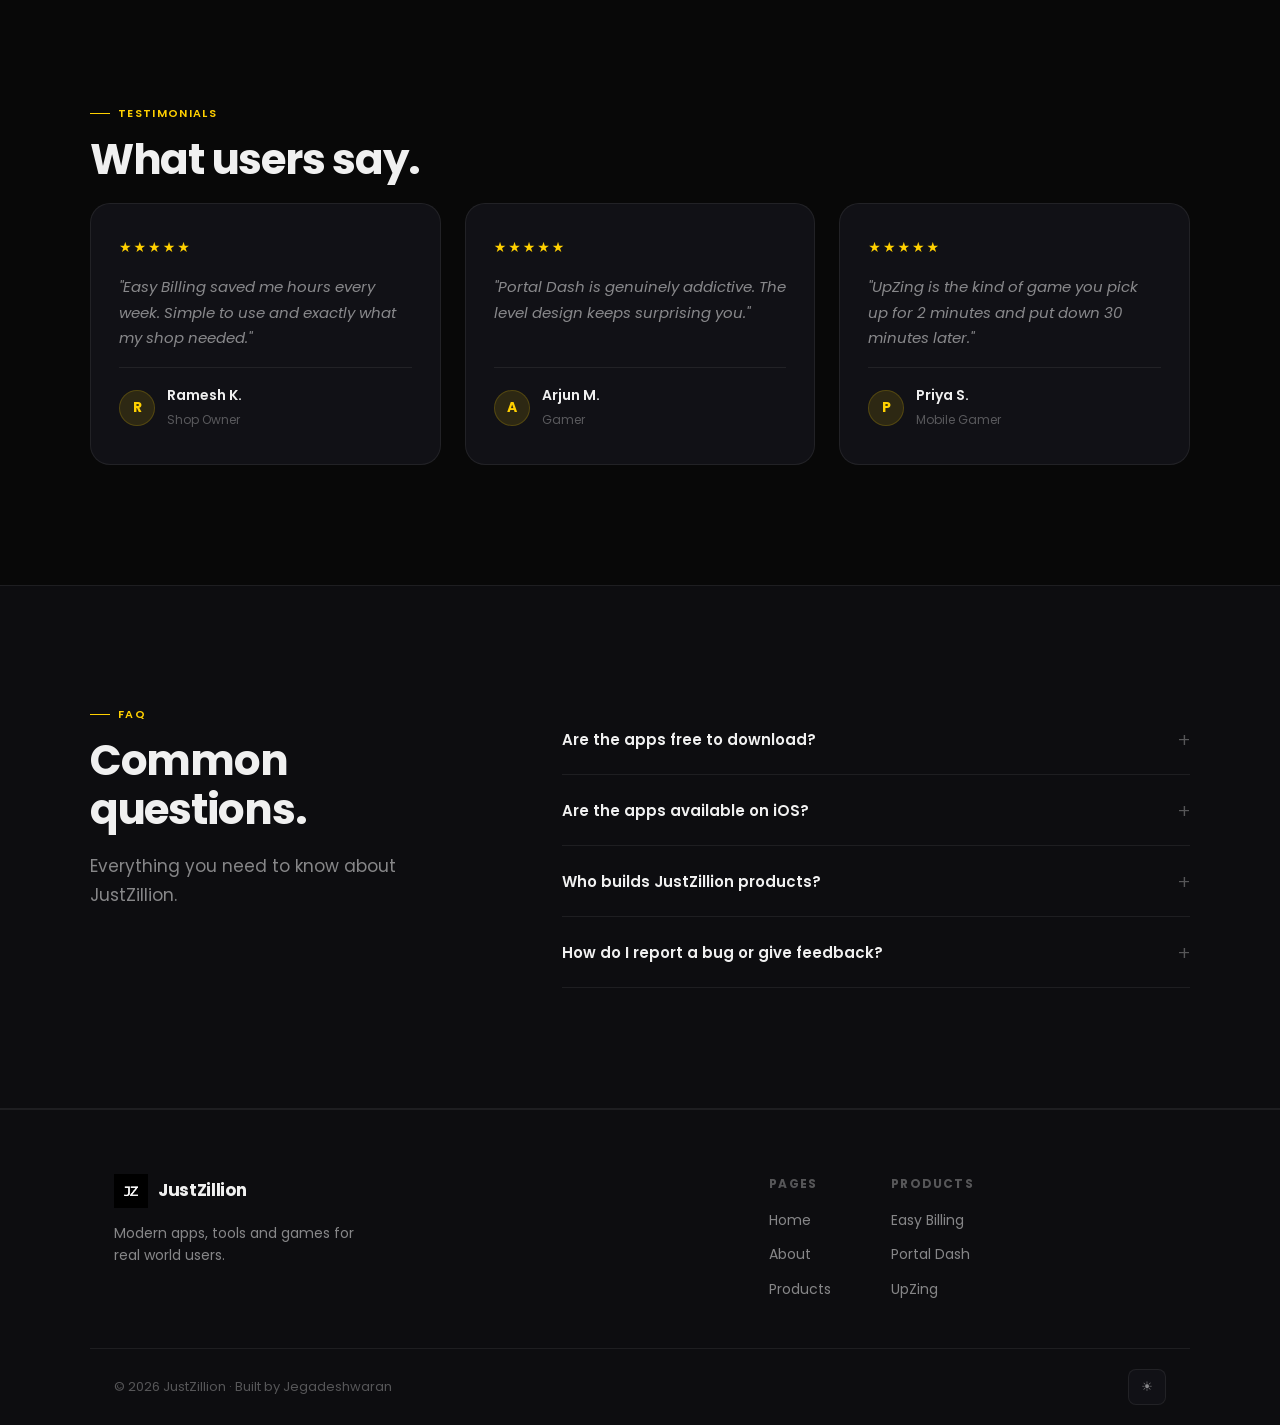
==== commit d3588713: "Add files via upload" ====
--- a/index.html
+++ b/index.html
@@ -40,7 +40,8 @@
     <nav aria-label="Main navigation">
       <a href="index.html" class="nav-link active">Home</a>
       <a href="about.html" class="nav-link">About</a>
-      <a href="#apps" class="nav-link">Products</a>
+      <a href="#apps" class="nav-link">Products</a>
+      <a href="games.html" class="nav-link">Mini Games</a>
     </nav>
     <div class="header-actions">
       <button id="themeToggle" class="theme-btn" aria-label="Toggle light/dark theme">
@@ -55,7 +56,8 @@
   <div class="mobile-menu" id="mobileMenu" aria-hidden="true">
     <a href="index.html" class="mobile-nav-link">Home</a>
     <a href="about.html" class="mobile-nav-link">About</a>
-    <a href="#apps" class="mobile-nav-link">Products</a>
+    <a href="#apps" class="mobile-nav-link">Products</a>
+    <a href="games.html" class="mobile-nav-link">Mini Games</a>
   </div>
 </header>
 
